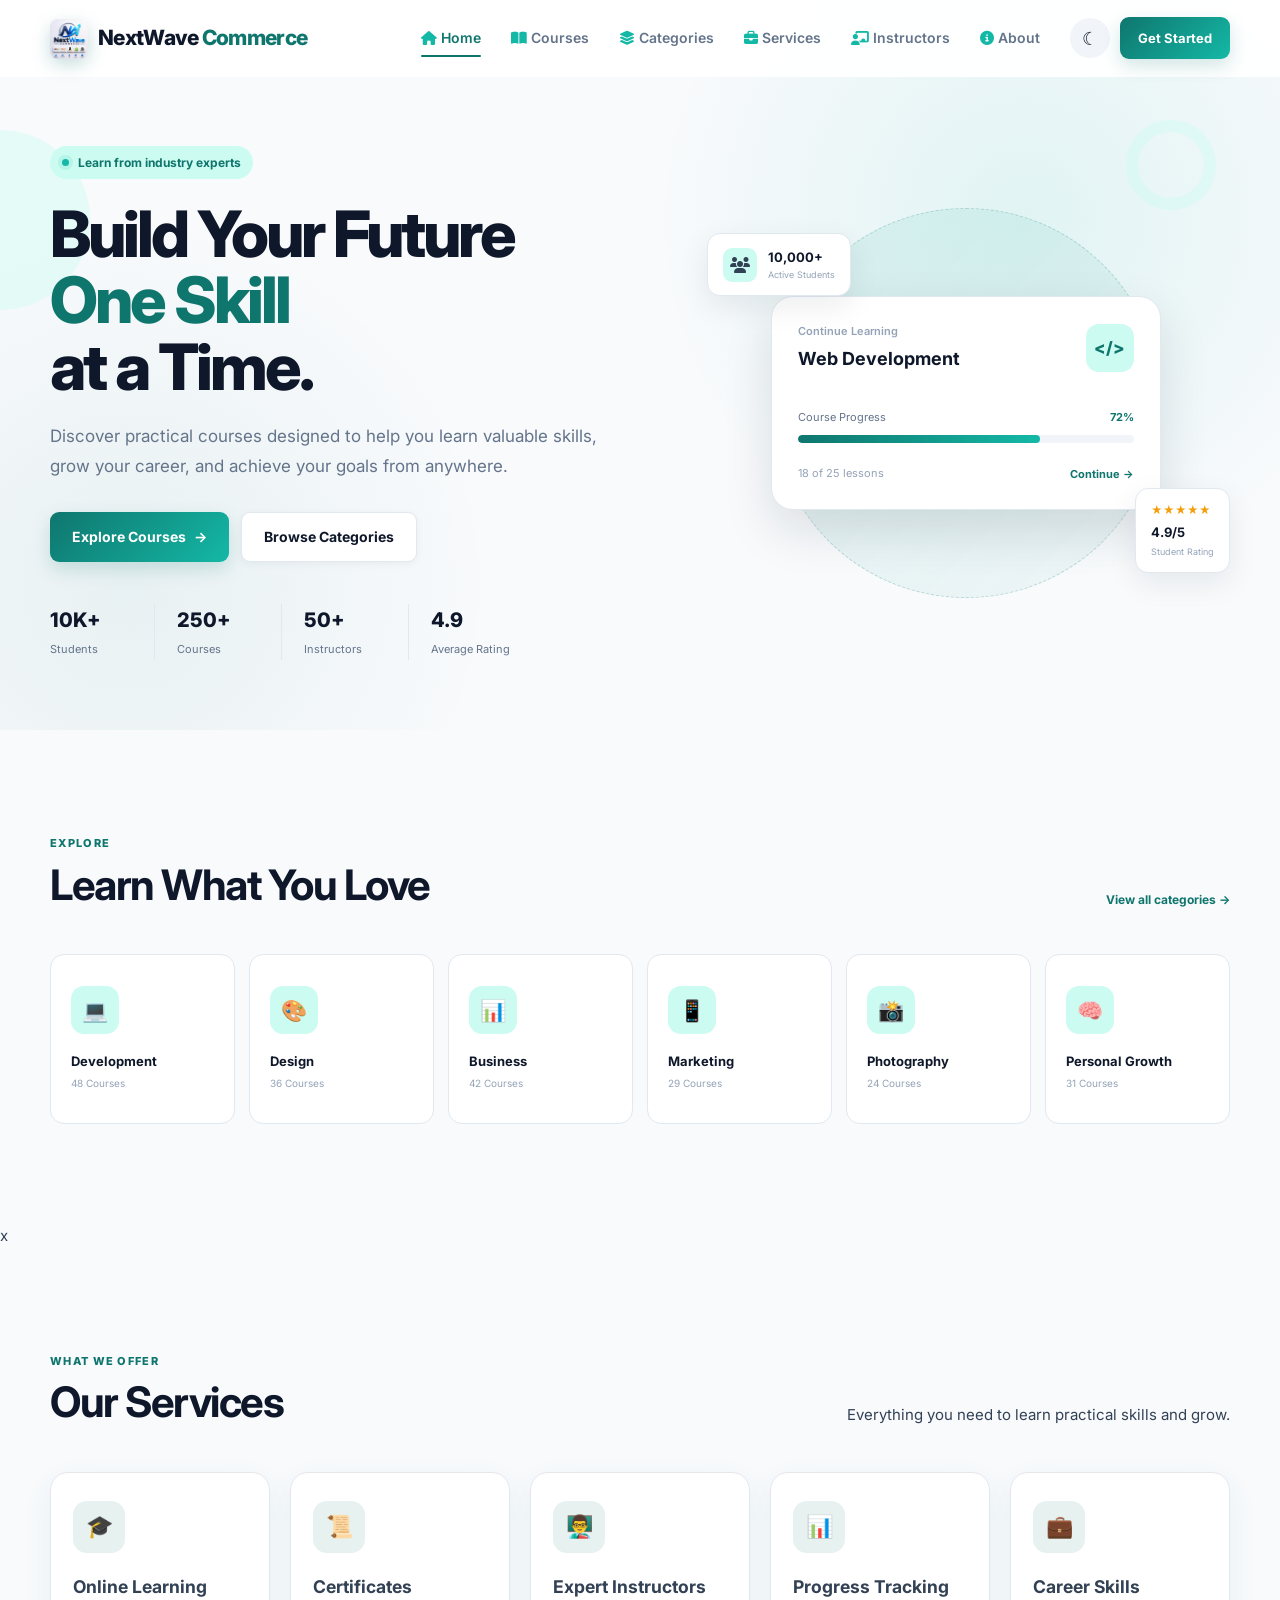
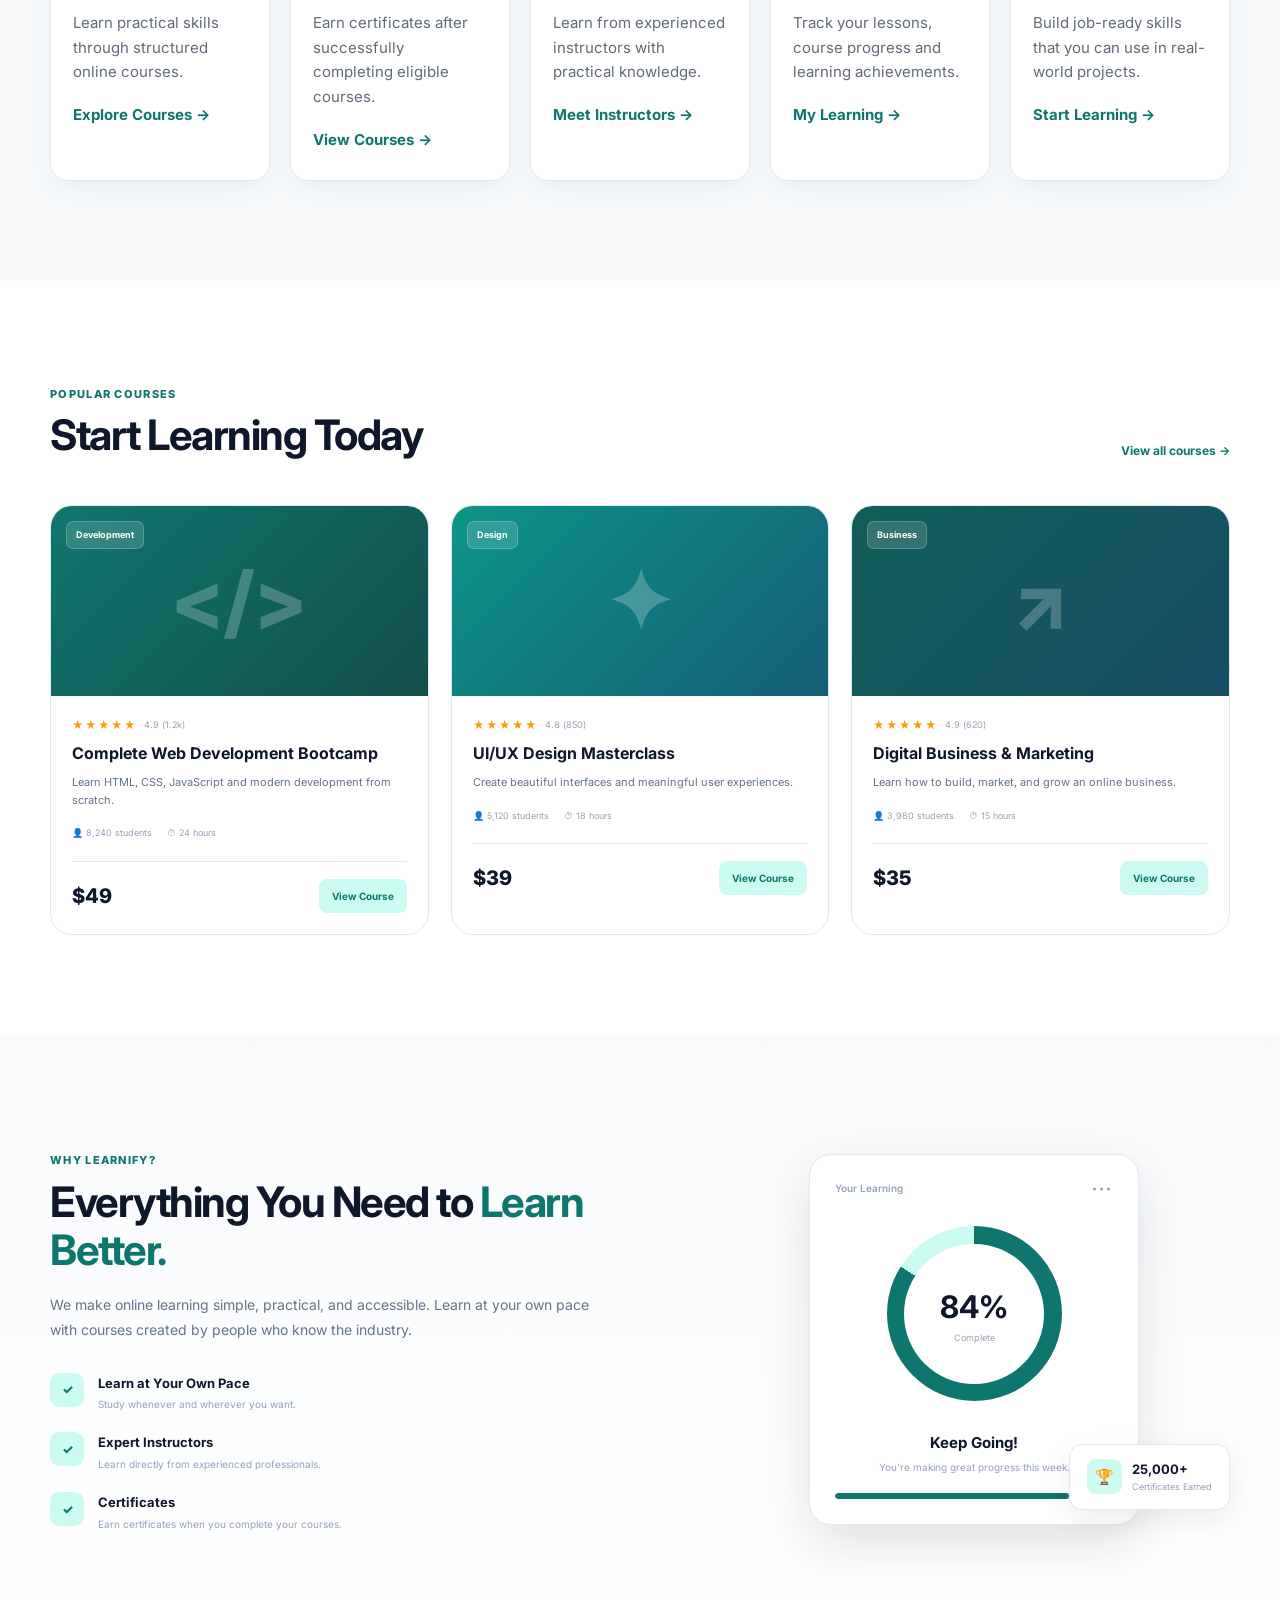
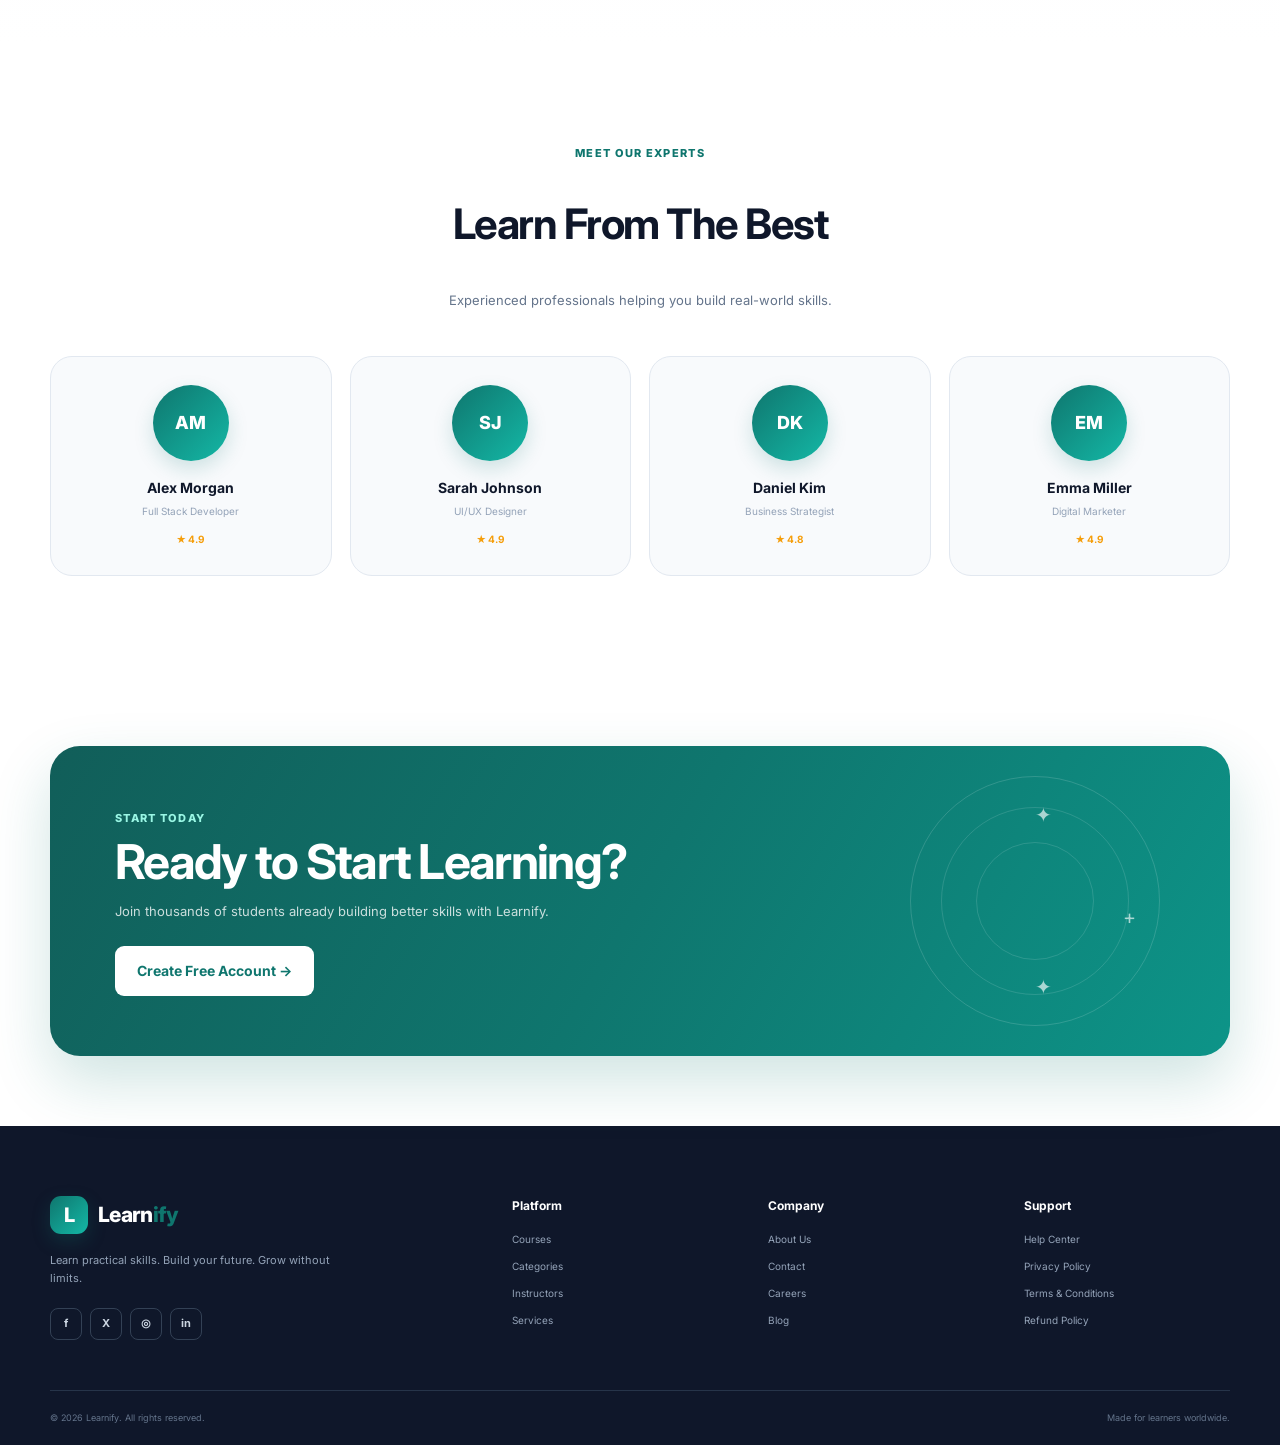
==== frontend/index.html @ 69f824ff "Add files via upload" ====
<!DOCTYPE html>
<html lang="en">
<head>
    <meta charset="UTF-8">

    <meta
        name="viewport"
        content="width=device-width, initial-scale=1.0"
    >

    <meta
        name="description"
        content="Learn new skills with premium online courses, expert instructors, and a powerful learning platform."
    >

    <meta
        name="theme-color"
        content="#0F766E"
    >

    <title>Learnify — Learn. Grow. Succeed.</title>

    <!-- Google Font -->
    <link
        rel="preconnect"
        href="https://fonts.googleapis.com"
    >
    <link
    rel="stylesheet"
    href="https://cdnjs.cloudflare.com/ajax/libs/font-awesome/6.5.2/css/all.min.css"
>

    <link
        rel="preconnect"
        href="https://fonts.gstatic.com"
        crossorigin
    >

    <link
        href="https://fonts.googleapis.com/css2?family=Inter:wght@400;500;600;700;800&display=swap"
        rel="stylesheet"
    >

    <!-- Main stylesheet -->
    <link
        rel="stylesheet"
        href="style.css"
    >

<style>
/* =========================
   SERVICES
========================= */
.services-section {
    padding: 100px 0;
}

.services-grid {
    display: grid;
    grid-template-columns: repeat(5, minmax(0, 1fr));
    gap: 20px;
    margin-top: 45px;
}

.service-card {
    padding: 28px 22px;
    border: 1px solid var(--border-color, #e5e7eb);
    border-radius: 18px;
    background: var(--card-bg, #ffffff);
    box-shadow: 0 10px 30px rgba(15, 118, 110, 0.07);
    transition: transform .25s ease, box-shadow .25s ease;
}

.service-card:hover {
    transform: translateY(-7px);
    box-shadow: 0 18px 40px rgba(15, 118, 110, 0.13);
}
/* =========================================================
  icon
  
   ========================================================= */

.active-icon {
    color: #14b8a6;
}

.service-icon {
    width: 52px;
    height: 52px;
    display: grid;
    place-items: center;
    border-radius: 14px;
    background: rgba(15, 118, 110, .10);
    color: #0f766e;
    font-size: 22px;
    margin-bottom: 20px;
}

.service-card h3 {
    margin: 0 0 10px;
}

.service-card p {
    margin: 0 0 18px;
    line-height: 1.65;
    opacity: .78;
}

.service-link {
    color: #0f766e;
    font-weight: 700;
    text-decoration: none;
}

@media (max-width: 1100px) {
    .services-grid {
        grid-template-columns: repeat(3, 1fr);
    }
}

@media (max-width: 700px) {
    .services-grid {
        grid-template-columns: repeat(2, 1fr);
    }
}

@media (max-width: 480px) {
    .services-grid {
        grid-template-columns: 1fr;
    }
}
</style>

</head>

<body>

    <!-- =========================
         PAGE LOADER
    ========================== -->

    <div
        class="page-loader"
        id="pageLoader"
        aria-hidden="true"
    >
        <div class="loader-spinner"></div>
        <span>Loading...</span>
    </div>


    <!-- =========================
         HEADER / NAVIGATION
    ========================== -->

    <header class="site-header" id="siteHeader">

        <div class="container nav-container">

            <!-- Logo -->

            <a
                href="index.html"
                class="brand"
                aria-label="Learnify Home"
            >
                <span class="brand-icon">
                  <img src="assets/hearder  logo.png" alt="NextWave Commerce Logo" width="40" height="40" style="border-radius: 20%;">
                </span>

                <span class="brand-text">
                    NextWave<span> Commerce</span>
                </span>
            </a>


            <!-- Desktop Navigation -->

            <nav
                class="main-navigation"
                id="mainNavigation"
                aria-label="Main navigation"
            >
                <a
                    href="#home"
                    class="nav-link active"
                >            <i class="fa-solid fa-house active-icon"></i>

                    Home
                </a>

                <a
                    href="#courses"
                    class="nav-link"
                >            <i class="fa-solid fa-book-open active-icon" ></i> 

                    Courses
                </a>

                <a
                    href="#categories"
                    class="nav-link"
                >        <i class="fa-solid fa-layer-group  active-icon"></i>

                    Categories
                </a>

                <a
                    href="#services"
                    class="nav-link"
                >            <i class="fa-solid fa-briefcase active-icon"></i> 

                    Services
                </a>

                <a
                    href="#instructors"
                    class="nav-link"
                >            <i class="fa-solid fa-chalkboard-user  active-icon"></i>

                    Instructors
                </a>

                <a
                    href="#about"
                    class="nav-link"
                >        <i class="fa-solid fa-circle-info active-icon"></i> 

                    About
                </a>
            </nav>


            <!-- Navigation Actions -->

            <div class="nav-actions">

                <button
                    type="button"
                    class="theme-toggle"
                    id="themeToggle"
                    aria-label="Toggle dark mode"
                    title="Toggle theme"
                >
                    <span class="theme-icon">☾</span>
                </button>

                

                <a
                    href="user-panel/user-panel.html?register=true"
                    class="btn btn-primary signup-btn"
                >
                    Get Started
                </a>

            </div>


            <!-- Mobile Menu Button -->

            <button
                type="button"
                class="mobile-menu-btn"
                id="mobileMenuBtn"
                aria-label="Open navigation menu"
                aria-expanded="false"
            >
                <span></span>
                <span></span>
                <span></span>
            </button>

        </div>

    </header>


    <!-- =========================
         MOBILE NAVIGATION
    ========================== -->

    <div
        class="mobile-navigation"
        id="mobileNavigation"
    >

        <a href="#home" class="mobile-nav-link">
            <i class="fa-solid fa-house active-icon"></i>
            Home
        </a>

        <a href="#courses" class="mobile-nav-link">
            <i class="fa-solid fa-book-open active-icon" ></i> 
            Courses
        </a>

        <a href="#categories" class="mobile-nav-link">
        <i class="fa-solid fa-layer-group  active-icon"></i>
            Categories
        </a>

        <a href="#services" class="mobile-nav-link">

            <i class="fa-solid fa-briefcase active-icon"></i> 
            Services
        </a>

        <a href="#instructors" class="mobile-nav-link">

            <i class="fa-solid fa-chalkboard-user  active-icon"></i>
            Instructors
        </a>

        <a href="#about" class="mobile-nav-link">

        <i class="fa-solid fa-circle-info active-icon"></i> 
            About
        </a>

        <div class="mobile-nav-actions">

            <a
                href="user-panel/user-panel.html"
                class="btn btn-outline"
            >
                Login
            </a>

            <a
                href="user-panel/user-panel.html?register=true"
                class="btn btn-primary"
            >
                Get Started
            </a>

        </div>

    </div>


    <main>

        <!-- =========================
             HERO SECTION
        ========================== -->

        <section
            class="hero-section"
            id="home"
        >

            <div class="hero-background-shape shape-one"></div>
            <div class="hero-background-shape shape-two"></div>

            <div class="container hero-container">

                <div class="hero-content">

                    <div class="hero-badge">
                        <span class="badge-dot"></span>
                        Learn from industry experts
                    </div>

                    <h1>
                        Build Your Future
                        <span>One Skill</span>
                        at a Time.
                    </h1>

                    <p>
                        Discover practical courses designed to help you
                        learn valuable skills, grow your career, and achieve
                        your goals from anywhere.
                    </p>

                    <div class="hero-buttons">

                        <a
                            href="#courses"
                            class="btn btn-primary btn-large"
                        >
                            Explore Courses
                            <span>→</span>
                        </a>

                        <a
                            href="#categories"
                            class="btn btn-light btn-large"
                        >
                            Browse Categories
                        </a>

                    </div>


                    <!-- Hero Stats -->

                    <div class="hero-stats">

                        <div class="hero-stat">
                            <strong>10K+</strong>
                            <span>Students</span>
                        </div>

                        <div class="hero-stat">
                            <strong>250+</strong>
                            <span>Courses</span>
                        </div>

                        <div class="hero-stat">
                            <strong>50+</strong>
                            <span>Instructors</span>
                        </div>

                        <div class="hero-stat">
                            <strong>4.9</strong>
                            <span>Average Rating</span>
                        </div>

                    </div>

                </div>


                <!-- Hero Visual -->

                <div class="hero-visual">

                    <div class="hero-card main-learning-card">

                        <div class="learning-card-header">

                            <div>
                                <span class="small-label">
                                    Continue Learning
                                </span>

                                <h3>
                                    Web Development
                                </h3>
                            </div>

                            <div class="course-icon">
                                &lt;/&gt;
                            </div>

                        </div>


                        <div class="progress-area">

                            <div class="progress-info">
                                <span>Course Progress</span>
                                <strong>72%</strong>
                            </div>

                            <div class="progress-bar">
                                <span style="width: 72%;"></span>
                            </div>

                        </div>


                        <div class="learning-footer">

                            <span>
                                18 of 25 lessons
                            </span>

                            <button
                                type="button"
                                class="continue-btn"
                            >
                                Continue →
                            </button>

                        </div>

                    </div>


                    <!-- Floating Card -->

                    <div class="floating-card students-card">

                        <div class="floating-icon">
                            <i class="fa-solid fa-users"></i>
                        </div>

                        <div>
                            <strong>10,000+</strong>
                            <span>Active Students</span>
                        </div>

                    </div>


                    <div class="floating-card rating-card">

                        <div class="rating-stars">
                            ★★★★★
                        </div>

                        <strong>
                            4.9/5
                        </strong>

                        <span>
                            Student Rating
                        </span>

                    </div>


                    <!-- Decorative Circle -->

                    <div class="hero-circle">

                        <div class="circle-content">
                            <span>LEARN</span>
                            <strong>∞</strong>
                            <span>GROW</span>
                        </div>

                    </div>

                </div>

            </div>

        </section>


<!-- =========================
                   CATEGORIES
        ========================== -->


        <section
            class="section categories-section"
            id="categories"
        >

            <div class="container">

                <div class="section-heading">

                    <div>
                        <span class="section-label">
                            Explore
                        </span>

                        <h2>
                            Learn What You Love
                        </h2>
                    </div>

                    <a
                        href="#courses"
                        class="text-link"
                    >
                        View all categories →
                    </a>

                </div>


                <div class="categories-grid">

                    <a
                        href="#courses"
                        class="category-card"
                    >
                        <div class="category-icon">
                            💻
                        </div>

                        <h3>
                            Development
                        </h3>

                        <p>
                            48 Courses
                        </p>
                    </a>


                    <a
                        href="#courses"
                        class="category-card"
                    >
                        <div class="category-icon">
                            🎨
                        </div>

                        <h3>
                            Design
                        </h3>

                        <p>
                            36 Courses
                        </p>
                    </a>


                    <a
                        href="#courses"
                        class="category-card"
                    >
                        <div class="category-icon">
                            📊
                        </div>

                        <h3>
                            Business
                        </h3>

                        <p>
                            42 Courses
                        </p>
                    </a>


                    <a
                        href="#courses"
                        class="category-card"
                    >
                        <div class="category-icon">
                            📱
                        </div>

                        <h3>
                            Marketing
                        </h3>

                        <p>
                            29 Courses
                        </p>
                    </a>


                    <a
                        href="#courses"
                        class="category-card"
                    >
                        <div class="category-icon">
                            📸
                        </div>

                        <h3>
                            Photography
                        </h3>

                        <p>
                            24 Courses
                        </p>
                    </a>


                    <a
                        href="#courses"
                        class="category-card"
                    >
                        <div class="category-icon">
                            🧠
                        </div>

                        <h3>
                            Personal Growth
                        </h3>

                        <p>
                            31 Courses
                        </p>
                    </a>

                </div>

            </div>

        </section>

x
        <!-- =========================
             SERVICES
        ========================== -->
        <section class="section services-section" id="services">
            <div class="container">

                <div class="section-heading">
                    <div>
                        <span class="section-label">What We Offer</span>
                        <h2>Our <span>Services</span></h2>
                    </div>
                    <p>
                        Everything you need to learn practical skills and grow.
                    </p>
                </div>

                <div class="services-grid">

                    <article class="service-card">
                        <div class="service-icon">🎓</div>
                        <h3>Online Learning</h3>
                        <p>Learn practical skills through structured online courses.</p>
                        <a href="#courses" class="service-link">Explore Courses →</a>
                    </article>

                    <article class="service-card">
                        <div class="service-icon">📜</div>
                        <h3>Certificates</h3>
                        <p>Earn certificates after successfully completing eligible courses.</p>
                        <a href="#courses" class="service-link">View Courses →</a>
                    </article>

                    <article class="service-card">
                        <div class="service-icon">👨‍🏫</div>
                        <h3>Expert Instructors</h3>
                        <p>Learn from experienced instructors with practical knowledge.</p>
                        <a href="#instructors" class="service-link">Meet Instructors →</a>
                    </article>

                    <article class="service-card">
                        <div class="service-icon">📊</div>
                        <h3>Progress Tracking</h3>
                        <p>Track your lessons, course progress and learning achievements.</p>
                        <a href="user-panel/user-panel.html" class="service-link">My Learning →</a>
                    </article>

                    <article class="service-card">
                        <div class="service-icon">💼</div>
                        <h3>Career Skills</h3>
                        <p>Build job-ready skills that you can use in real-world projects.</p>
                        <a href="#courses" class="service-link">Start Learning →</a>
                    </article>

                </div>
            </div>
        </section>

        <!-- =========================
             FEATURED COURSES
        ========================== -->

        <section
            class="section courses-section"
            id="courses"
        >

            <div class="container">

                <div class="section-heading">

                    <div>
                        <span class="section-label">
                            Popular Courses
                        </span>

                        <h2>
                            Start Learning Today
                        </h2>
                    </div>

                    <a
                        href="#courses"
                        class="text-link"
                    >
                        View all courses →
                    </a>

                </div>


                <div class="courses-grid">

                    <!-- Course 1 -->

                    <article class="course-card">

                        <div class="course-thumbnail development-bg">

                            <span class="course-category">
                                Development
                            </span>

                            <div class="thumbnail-code">
                                &lt;/&gt;
                            </div>

                        </div>

                        <div class="course-content">

                            <div class="course-rating">
                                <span>★★★★★</span>
                                <small>
                                    4.9 (1.2k)
                                </small>
                            </div>

                            <h3>
                                Complete Web Development Bootcamp
                            </h3>

                            <p>
                                Learn HTML, CSS, JavaScript and modern
                                development from scratch.
                            </p>

                            <div class="course-meta">
                                <span>👤 8,240 students</span>
                                <span>⏱ 24 hours</span>
                            </div>

                            <div class="course-bottom">

                                <strong class="course-price">
                                    $49
                                </strong>

                                <a
                                    href="user-panel/user-panel.html"
                                    class="course-btn"
                                >
                                    View Course
                                </a>

                            </div>

                        </div>

                    </article>


                    <!-- Course 2 -->

                    <article class="course-card">

                        <div class="course-thumbnail design-bg">

                            <span class="course-category">
                                Design
                            </span>

                            <div class="thumbnail-code">
                                ✦
                            </div>

                        </div>

                        <div class="course-content">

                            <div class="course-rating">
                                <span>★★★★★</span>
                                <small>
                                    4.8 (850)
                                </small>
                            </div>

                            <h3>
                                UI/UX Design Masterclass
                            </h3>

                            <p>
                                Create beautiful interfaces and meaningful
                                user experiences.
                            </p>

                            <div class="course-meta">
                                <span>👤 5,120 students</span>
                                <span>⏱ 18 hours</span>
                            </div>

                            <div class="course-bottom">

                                <strong class="course-price">
                                    $39
                                </strong>

                                <a
                                    href="user-panel/user-panel.html"
                                    class="course-btn"
                                >
                                    View Course
                                </a>

                            </div>

                        </div>

                    </article>


                    <!-- Course 3 -->

                    <article class="course-card">

                        <div class="course-thumbnail business-bg">

                            <span class="course-category">
                                Business
                            </span>

                            <div class="thumbnail-code">
                                ↗
                            </div>

                        </div>

                        <div class="course-content">

                            <div class="course-rating">
                                <span>★★★★★</span>
                                <small>
                                    4.9 (620)
                                </small>
                            </div>

                            <h3>
                                Digital Business & Marketing
                            </h3>

                            <p>
                                Learn how to build, market, and grow an
                                online business.
                            </p>

                            <div class="course-meta">
                                <span>👤 3,980 students</span>
                                <span>⏱ 15 hours</span>
                            </div>

                            <div class="course-bottom">

                                <strong class="course-price">
                                    $35
                                </strong>

                                <a
                                    href="user-panel/user-panel.html"
                                    class="course-btn"
                                >
                                    View Course
                                </a>

                            </div>

                        </div>

                    </article>

                </div>

            </div>

        </section>


        <!-- =========================
             WHY CHOOSE US
        ========================== -->

        <section
            class="section benefits-section"
            id="about"
        >

            <div class="container benefits-container">

                <div class="benefits-content">

                    <span class="section-label">
                        Why Learnify?
                    </span>

                    <h2>
                        Everything You Need to
                        <span>Learn Better.</span>
                    </h2>

                    <p>
                        We make online learning simple, practical, and
                        accessible. Learn at your own pace with courses
                        created by people who know the industry.
                    </p>


                    <div class="benefit-list">

                        <div class="benefit-item">

                            <div class="benefit-icon">
                                ✓
                            </div>

                            <div>
                                <h3>
                                    Learn at Your Own Pace
                                </h3>

                                <p>
                                    Study whenever and wherever you want.
                                </p>
                            </div>

                        </div>


                        <div class="benefit-item">

                            <div class="benefit-icon">
                                ✓
                            </div>

                            <div>
                                <h3>
                                    Expert Instructors
                                </h3>

                                <p>
                                    Learn directly from experienced
                                    professionals.
                                </p>
                            </div>

                        </div>


                        <div class="benefit-item">

                            <div class="benefit-icon">
                                ✓
                            </div>

                            <div>
                                <h3>
                                    Certificates
                                </h3>

                                <p>
                                    Earn certificates when you complete
                                    your courses.
                                </p>
                            </div>

                        </div>

                    </div>

                </div>


                <div class="benefits-visual">

                    <div class="achievement-card">

                        <div class="achievement-top">
                            <span>
                                Your Learning
                            </span>

                            <span class="achievement-menu">
                                •••
                            </span>
                        </div>


                        <div class="achievement-circle">

                            <div>
                                <strong>
                                    84%
                                </strong>

                                <span>
                                    Complete
                                </span>
                            </div>

                        </div>


                        <div class="achievement-info">

                            <h3>
                                Keep Going!
                            </h3>

                            <p>
                                You're making great progress this week.
                            </p>

                        </div>


                        <div class="mini-progress">
                            <span style="width: 84%;"></span>
                        </div>

                    </div>


                    <div class="mini-stat-card">

                        <span class="mini-stat-icon">
                            🏆
                        </span>

                        <div>
                            <strong>
                                25,000+
                            </strong>

                            <span>
                                Certificates Earned
                            </span>
                        </div>

                    </div>

                </div>

            </div>

        </section>


        <!-- =========================
             INSTRUCTORS
        ========================== -->

        <section
            class="section instructors-section"
            id="instructors"
        >

            <div class="container">

                <div class="section-heading centered-heading">

                    <span class="section-label">
                        Meet Our Experts
                    </span>

                    <h2>
                        Learn From The Best
                    </h2>

                    <p>
                        Experienced professionals helping you build
                        real-world skills.
                    </p>

                </div>


                <div class="instructors-grid">

                    <div class="instructor-card">

                        <div class="instructor-avatar">
                            AM
                        </div>

                        <h3>
                            Alex Morgan
                        </h3>

                        <span>
                            Full Stack Developer
                        </span>

                        <div class="instructor-rating">
                            ★ 4.9
                        </div>

                    </div>


                    <div class="instructor-card">

                        <div class="instructor-avatar">
                            SJ
                        </div>

                        <h3>
                            Sarah Johnson
                        </h3>

                        <span>
                            UI/UX Designer
                        </span>

                        <div class="instructor-rating">
                            ★ 4.9
                        </div>

                    </div>


                    <div class="instructor-card">

                        <div class="instructor-avatar">
                            DK
                        </div>

                        <h3>
                            Daniel Kim
                        </h3>

                        <span>
                            Business Strategist
                        </span>

                        <div class="instructor-rating">
                            ★ 4.8
                        </div>

                    </div>


                    <div class="instructor-card">

                        <div class="instructor-avatar">
                            EM
                        </div>

                        <h3>
                            Emma Miller
                        </h3>

                        <span>
                            Digital Marketer
                        </span>

                        <div class="instructor-rating">
                            ★ 4.9
                        </div>

                    </div>

                </div>

            </div>

        </section>


        <!-- =========================
             CTA
        ========================== -->

        <section class="cta-section">

            <div class="container">

                <div class="cta-box">

                    <div class="cta-content">

                        <span class="section-label">
                            Start Today
                        </span>

                        <h2>
                            Ready to Start
                            Learning?
                        </h2>

                        <p>
                            Join thousands of students already building
                            better skills with Learnify.
                        </p>

                        <a
                            href="user-panel/user-panel.html?register=true"
                            class="btn btn-white btn-large"
                        >
                            Create Free Account →
                        </a>

                    </div>

                    <div class="cta-decoration">
                        <span>✦</span>
                        <span>+</span>
                        <span>✦</span>
                    </div>

                </div>

            </div>

        </section>

    </main>


    <!-- =========================
         FOOTER
    ========================== -->

    <footer class="site-footer">

        <div class="container footer-grid">

            <div class="footer-brand">

                <a
                    href="index.html"
                    class="brand footer-logo"
                >
                    <span class="brand-icon">
                        L
                    </span>

                    <span class="brand-text">
                        Learn<span>ify</span>
                    </span>
                </a>

                <p>
                    Learn practical skills. Build your future.
                    Grow without limits.
                </p>

                <div class="social-links">

                    <a href="#" aria-label="Facebook">
                        f
                    </a>

                    <a href="#" aria-label="Twitter">
                        X
                    </a>

                    <a href="#" aria-label="Instagram">
                        ◎
                    </a>

                    <a href="#" aria-label="LinkedIn">
                        in
                    </a>

                </div>

            </div>


            <div class="footer-column">

                <h3>
                    Platform
                </h3>

                <a href="#courses">
                    Courses
                </a>

                <a href="#categories">
                    Categories
                </a>

                <a href="#instructors">
                    Instructors
                </a>

                <a href="#services">
                    Services
                </a>

            </div>


            <div class="footer-column">

                <h3>
                    Company
                </h3>

                <a href="#about">
                    About Us
                </a>

                <a href="#">
                    Contact
                </a>

                <a href="#">
                    Careers
                </a>

                <a href="#">
                    Blog
                </a>

            </div>


            <div class="footer-column">

                <h3>
                    Support
                </h3>

                <a href="#">
                    Help Center
                </a>

                <a href="#">
                    Privacy Policy
                </a>

                <a href="#">
                    Terms & Conditions
                </a>

                <a href="#">
                    Refund Policy
                </a>

            </div>

        </div>


        <div class="container footer-bottom">

            <p>
                © <span id="currentYear"></span>
                Learnify. All rights reserved.
            </p>

            <p>
                Made for learners worldwide.
            </p>

        </div>

    </footer>


    <!-- Main JavaScript -->

    <script src="script.js"></script>

</body>
</html>
---- frontend/style.css ----
/* =========================================================
   LEARNIFY COURSE WEBSITE
   Main Stylesheet
   Theme: Teal / Navy / White
   ========================================================= */


/* =========================================================
   1. ROOT VARIABLES
   ========================================================= */

:root {
    --primary: #0f766e;
    --primary-light: #14b8a6;
    --primary-dark: #115e59;
    --primary-soft: #ccfbf1;

    --dark: #0f172a;
    --dark-2: #1e293b;

    --text: #334155;
    --text-light: #64748b;
    --text-muted: #94a3b8;

    --white: #ffffff;
    --background: #f8fafc;
    --surface: #ffffff;
    --surface-2: #f1f5f9;

    --border: #e2e8f0;

    --success: #10b981;
    --warning: #f59e0b;
    --danger: #ef4444;

    --shadow-sm:
        0 2px 8px rgba(15, 23, 42, 0.05);

    --shadow:
        0 10px 30px rgba(15, 23, 42, 0.08);

    --shadow-lg:
        0 20px 50px rgba(15, 23, 42, 0.12);

    --radius-sm: 8px;
    --radius: 14px;
    --radius-lg: 22px;
    --radius-xl: 30px;

    --container: 1180px;

    --transition:
        0.25s ease;
}


/* =========================================================
   2. DARK MODE VARIABLES
   ========================================================= */

body.dark-mode {
    --dark: #f8fafc;
    --dark-2: #e2e8f0;

    --text: #cbd5e1;
    --text-light: #94a3b8;
    --text-muted: #64748b;

    --white: #0f172a;
    --background: #020617;
    --surface: #0f172a;
    --surface-2: #1e293b;

    --border: #263449;

    --primary-soft: #134e4a;

    --shadow-sm:
        0 2px 8px rgba(0, 0, 0, 0.25);

    --shadow:
        0 10px 30px rgba(0, 0, 0, 0.3);

    --shadow-lg:
        0 20px 50px rgba(0, 0, 0, 0.4);
}


/* =========================================================
   3. RESET
   ========================================================= */

* {
    margin: 0;
    padding: 0;
    box-sizing: border-box;
}

html {
    scroll-behavior: smooth;
    scroll-padding-top: 90px;
}

body {
    font-family: "Inter", sans-serif;
    font-size: 15px;
    line-height: 1.6;
    color: var(--text);
    background: var(--background);
    overflow-x: hidden;
    transition:
        background-color var(--transition),
        color var(--transition);
}

body,
button,
a,
input,
textarea,
select {
    font-family: "Inter", sans-serif;
}

a {
    color: inherit;
    text-decoration: none;
}

button {
    border: 0;
    cursor: pointer;
}

img {
    max-width: 100%;
    display: block;
}

ul,
ol {
    list-style: none;
}


/* =========================================================
   4. COMMON CONTAINER
   ========================================================= */

.container {
    width: min(
        calc(100% - 40px),
        var(--container)
    );

    margin-inline: auto;
}


/* =========================================================
   5. PAGE LOADER
   ========================================================= */

.page-loader {
    position: fixed;
    inset: 0;
    z-index: 9999;

    display: flex;
    flex-direction: column;
    align-items: center;
    justify-content: center;

    gap: 12px;

    background: var(--background);

    color: var(--primary);

    transition:
        opacity 0.4s ease,
        visibility 0.4s ease;
}

.page-loader.hidden {
    opacity: 0;
    visibility: hidden;
}

.loader-spinner {
    width: 42px;
    height: 42px;

    border: 3px solid var(--primary-soft);
    border-top-color: var(--primary);

    border-radius: 50%;

    animation: spin 0.8s linear infinite;
}

@keyframes spin {
    to {
        transform: rotate(360deg);
    }
}


/* =========================================================
   6. HEADER
   ========================================================= */

.site-header {
    position: fixed;
    top: 0;
    left: 0;

    width: 100%;
    z-index: 1000;

    background: rgba(255, 255, 255, 0.92);

    border-bottom: 1px solid transparent;

    backdrop-filter: blur(14px);
    -webkit-backdrop-filter: blur(14px);

    transition:
        background var(--transition),
        border-color var(--transition),
        box-shadow var(--transition);
}

.dark-mode .site-header {
    background: rgba(2, 6, 23, 0.92);
}

.site-header.scrolled {
    border-color: var(--border);
    box-shadow: var(--shadow-sm);
}

.nav-container {
    height: 76px;

    display: flex;
    align-items: center;
    justify-content: space-between;

    gap: 30px;
}


/* =========================================================
   7. BRAND
   ========================================================= */

.brand {
    display: inline-flex;
    align-items: center;

    gap: 10px;

    flex-shrink: 0;
}

.brand-icon {
    width: 38px;
    height: 38px;

    display: grid;
    place-items: center;

    border-radius: 11px;

    color: #ffffff;

    font-size: 20px;
    font-weight: 800;

    background:
        linear-gradient(
            135deg,
            var(--primary),
            var(--primary-light)
        );

    box-shadow:
        0 7px 18px rgba(15, 118, 110, 0.25);
}

.brand-text {
    color: var(--dark);

    font-size: 21px;
    font-weight: 800;

    letter-spacing: -0.7px;
}

.brand-text span {
    color: var(--primary);
}


/* =========================================================
   8. DESKTOP NAVIGATION
   ========================================================= */

.main-navigation {
    display: flex;
    align-items: center;

    gap: 30px;

    margin-left: auto;
}

.nav-link {
    position: relative;

    color: var(--text-light);

    font-size: 14px;
    font-weight: 600;

    transition: color var(--transition);
}

.nav-link:hover,
.nav-link.active {
    color: var(--primary);
}

.nav-link::after {
    content: "";

    position: absolute;

    left: 0;
    bottom: -8px;

    width: 0;
    height: 2px;

    border-radius: 10px;

    background: var(--primary);

    transition: width var(--transition);
}

.nav-link:hover::after,
.nav-link.active::after {
    width: 100%;
}


/* =========================================================
   9. NAV ACTIONS
   ========================================================= */

.nav-actions {
    display: flex;
    align-items: center;

    gap: 10px;
}

.theme-toggle {
    width: 40px;
    height: 40px;

    display: grid;
    place-items: center;

    border-radius: 50%;

    color: var(--dark);

    background: var(--surface-2);

    font-size: 18px;

    transition:
        background var(--transition),
        transform var(--transition);
}

.theme-toggle:hover {
    background: var(--primary-soft);
    transform: rotate(15deg);
}


/* =========================================================
   10. BUTTONS
   ========================================================= */

.btn {
    min-height: 42px;

    display: inline-flex;
    align-items: center;
    justify-content: center;

    gap: 8px;

    padding: 10px 18px;

    border-radius: 9px;

    font-size: 13px;
    font-weight: 700;

    transition:
        transform var(--transition),
        box-shadow var(--transition),
        background var(--transition),
        color var(--transition),
        border-color var(--transition);
}

.btn:hover {
    transform: translateY(-2px);
}

.btn-primary {
    color: #ffffff;

    background:
        linear-gradient(
            135deg,
            var(--primary),
            var(--primary-light)
        );

    box-shadow:
        0 7px 18px rgba(15, 118, 110, 0.18);
}

.btn-primary:hover {
    box-shadow:
        0 12px 25px rgba(15, 118, 110, 0.28);
}

.btn-outline {
    color: var(--primary);

    border: 1px solid var(--primary);

    background: transparent;
}

.btn-outline:hover {
    color: #ffffff;
    background: var(--primary);
}

.btn-light {
    color: var(--dark);
    background: var(--surface);

    border: 1px solid var(--border);

    box-shadow: var(--shadow-sm);
}

.btn-light:hover {
    border-color: var(--primary);
    color: var(--primary);
}

.btn-white {
    color: var(--primary);
    background: #ffffff;
}

.btn-white:hover {
    background: #f1f5f9;
}

.btn-large {
    min-height: 50px;
    padding: 13px 22px;

    font-size: 14px;
}


/* =========================================================
   11. MOBILE MENU BUTTON
   ========================================================= */

.mobile-menu-btn {
    width: 42px;
    height: 42px;

    display: none;
    flex-direction: column;
    justify-content: center;
    align-items: center;

    gap: 5px;

    border-radius: 9px;

    background: var(--surface-2);
}

.mobile-menu-btn span {
    width: 21px;
    height: 2px;

    border-radius: 5px;

    background: var(--dark);

    transition:
        transform var(--transition),
        opacity var(--transition);
}

.mobile-menu-btn.active span:nth-child(1) {
    transform: translateY(7px) rotate(45deg);
}

.mobile-menu-btn.active span:nth-child(2) {
    opacity: 0;
}

.mobile-menu-btn.active span:nth-child(3) {
    transform: translateY(-7px) rotate(-45deg);
}


/* =========================================================
   12. MOBILE NAVIGATION
   ========================================================= */

.mobile-navigation {
    position: fixed;

    top: 76px;
    left: 0;

    width: 100%;

    z-index: 999;

    display: none;
    flex-direction: column;

    padding: 20px;

    background: var(--surface);

    border-bottom: 1px solid var(--border);

    box-shadow: var(--shadow-lg);
}

.mobile-navigation.open {
    display: flex;
}

.mobile-nav-link {
    padding: 13px 4px;

    color: var(--text);

    font-weight: 600;

    border-bottom: 1px solid var(--border);
}

.mobile-nav-link:hover {
    color: var(--primary);
}

.mobile-nav-actions {
    display: grid;
    grid-template-columns: 1fr 1fr;

    gap: 10px;

    padding-top: 18px;
}


/* =========================================================
   13. HERO
   ========================================================= */

.hero-section {
    position: relative;

    min-height: 730px;

    display: flex;
    align-items: center;

    padding-top: 76px;

    overflow: hidden;

    background:
        radial-gradient(
            circle at 80% 30%,
            rgba(20, 184, 166, 0.10),
            transparent 32%
        ),

        radial-gradient(
            circle at 10% 80%,
            rgba(15, 118, 110, 0.07),
            transparent 28%
        );
}

.hero-container {
    position: relative;
    z-index: 2;

    display: grid;
    grid-template-columns:
        minmax(0, 1fr)
        minmax(420px, 0.9fr);

    align-items: center;

    gap: 65px;
}

.hero-content {
    padding: 60px 0;
}

.hero-badge {
    width: fit-content;

    display: inline-flex;
    align-items: center;

    gap: 9px;

    margin-bottom: 22px;
    padding: 7px 12px;

    color: var(--primary);

    background: var(--primary-soft);

    border-radius: 100px;

    font-size: 12px;
    font-weight: 700;
}

.badge-dot {
    width: 7px;
    height: 7px;

    border-radius: 50%;

    background: var(--primary-light);

    box-shadow:
        0 0 0 4px rgba(20, 184, 166, 0.12);
}

.hero-content h1 {
    max-width: 670px;

    color: var(--dark);

    font-size: clamp(
        42px,
        5vw,
        68px
    );

    line-height: 1.04;

    letter-spacing: -3px;

    font-weight: 800;
}

.hero-content h1 span {
    display: block;

    color: var(--primary);
}

.hero-content > p {
    max-width: 570px;

    margin-top: 22px;

    color: var(--text-light);

    font-size: 17px;

    line-height: 1.75;
}

.hero-buttons {
    display: flex;
    flex-wrap: wrap;

    gap: 12px;

    margin-top: 30px;
}


/* =========================================================
   14. HERO STATS
   ========================================================= */

.hero-stats {
    display: flex;

    margin-top: 42px;
}

.hero-stat {
    min-width: 105px;

    padding-right: 22px;
    margin-right: 22px;

    border-right: 1px solid var(--border);
}

.hero-stat:last-child {
    padding-right: 0;
    margin-right: 0;

    border-right: 0;
}

.hero-stat strong {
    display: block;

    color: var(--dark);

    font-size: 20px;
    font-weight: 800;
}

.hero-stat span {
    color: var(--text-light);

    font-size: 11px;
}


/* =========================================================
   15. HERO VISUAL
   ========================================================= */

.hero-visual {
    position: relative;

    min-height: 510px;

    display: flex;
    align-items: center;
    justify-content: center;
}

.hero-card {
    position: relative;
    z-index: 5;

    width: 390px;

    padding: 26px;

    background: var(--surface);

    border: 1px solid var(--border);

    border-radius: var(--radius-lg);

    box-shadow: var(--shadow-lg);

    animation:
        heroFloat 5s ease-in-out infinite;
}

@keyframes heroFloat {
    0%,
    100% {
        transform: translateY(0);
    }

    50% {
        transform: translateY(-8px);
    }
}

.learning-card-header {
    display: flex;
    justify-content: space-between;
    align-items: center;

    gap: 15px;
}

.small-label {
    display: block;

    margin-bottom: 4px;

    color: var(--text-muted);

    font-size: 11px;
    font-weight: 600;
}

.learning-card-header h3 {
    color: var(--dark);

    font-size: 18px;
}

.course-icon {
    width: 48px;
    height: 48px;

    display: grid;
    place-items: center;

    flex-shrink: 0;

    color: var(--primary);

    background: var(--primary-soft);

    border-radius: 13px;

    font-size: 17px;
    font-weight: 800;
}

.progress-area {
    margin-top: 35px;
}

.progress-info {
    display: flex;
    justify-content: space-between;

    margin-bottom: 9px;

    color: var(--text-light);

    font-size: 11px;
}

.progress-info strong {
    color: var(--primary);
}

.progress-bar {
    width: 100%;
    height: 8px;

    overflow: hidden;

    background: var(--surface-2);

    border-radius: 20px;
}

.progress-bar span {
    display: block;

    height: 100%;

    border-radius: inherit;

    background:
        linear-gradient(
            90deg,
            var(--primary),
            var(--primary-light)
        );
}

.learning-footer {
    display: flex;
    align-items: center;
    justify-content: space-between;

    margin-top: 22px;

    color: var(--text-muted);

    font-size: 11px;
}

.continue-btn {
    color: var(--primary);

    background: transparent;

    font-size: 11px;
    font-weight: 700;
}

.continue-btn:hover {
    text-decoration: underline;
}


/* =========================================================
   16. FLOATING HERO CARDS
   ========================================================= */

.floating-card {
    position: absolute;
    z-index: 7;

    display: flex;
    align-items: center;

    gap: 11px;

    padding: 13px 15px;

    background: var(--surface);

    border: 1px solid var(--border);

    border-radius: 13px;

    box-shadow: var(--shadow);

    animation: floating 4s ease-in-out infinite;
}

.floating-card strong {
    display: block;

    color: var(--dark);

    font-size: 13px;
}

.floating-card span {
    display: block;

    color: var(--text-muted);

    font-size: 9px;
}

.floating-icon {
    width: 34px;
    height: 34px;

    display: grid;
    place-items: center;

    border-radius: 9px;

    background: var(--primary-soft);

    font-size: 16px;
}

.students-card {
    top: 85px;
    left: 5px;
}

.rating-card {
    right: 0;
    bottom: 85px;

    flex-direction: column;
    align-items: flex-start;

    gap: 2px;

    animation-delay: 1s;
}

.rating-stars {
    color: #f59e0b;

    font-size: 11px;
}

.hero-circle {
    position: absolute;

    width: 390px;
    height: 390px;

    border-radius: 50%;

    background:
        linear-gradient(
            135deg,
            rgba(20, 184, 166, 0.11),
            rgba(15, 118, 110, 0.04)
        );

    border: 1px dashed rgba(15, 118, 110, 0.22);
}

.circle-content {
    position: absolute;

    inset: 0;

    display: flex;
    align-items: center;
    justify-content: center;

    flex-direction: column;

    color: var(--primary);

    opacity: 0.55;
}

.circle-content strong {
    font-size: 60px;
    line-height: 1;
}

.circle-content span {
    font-size: 9px;
    letter-spacing: 4px;
}

@keyframes floating {
    0%,
    100% {
        transform: translateY(0);
    }

    50% {
        transform: translateY(-9px);
    }
}


/* =========================================================
   17. DECORATIVE HERO SHAPES
   ========================================================= */

.hero-background-shape {
    position: absolute;

    border-radius: 50%;

    pointer-events: none;
}

.shape-one {
    width: 180px;
    height: 180px;

    top: 130px;
    left: -90px;

    background: var(--primary-soft);

    opacity: 0.45;
}

.shape-two {
    width: 90px;
    height: 90px;

    right: 5%;
    top: 120px;

    border: 12px solid var(--primary-soft);

    opacity: 0.45;
}


/* =========================================================
   18. TRUSTED SECTION
   ========================================================= */

.trusted-section {
    padding: 28px 0;

    border-top: 1px solid var(--border);
    border-bottom: 1px solid var(--border);

    background: var(--surface);
}

.trusted-title {
    margin-bottom: 18px;

    text-align: center;

    color: var(--text-muted);

    font-size: 10px;
    font-weight: 700;

    text-transform: uppercase;
    letter-spacing: 1.4px;
}

.trusted-logos {
    display: flex;
    align-items: center;
    justify-content: space-between;

    gap: 20px;

    color: var(--text-muted);

    font-size: 15px;
    font-weight: 800;
    letter-spacing: -0.5px;

    opacity: 0.65;
}


/* =========================================================
   19. GENERAL SECTIONS
   ========================================================= */

.section {
    padding: 100px 0;
}

.section-heading {
    display: flex;
    align-items: flex-end;
    justify-content: space-between;

    gap: 30px;

    margin-bottom: 45px;
}

.section-label {
    display: inline-block;

    margin-bottom: 8px;

    color: var(--primary);

    font-size: 11px;
    font-weight: 800;

    text-transform: uppercase;
    letter-spacing: 1.3px;
}

.section-heading h2,
.benefits-content h2,
.centered-heading h2 {
    color: var(--dark);

    font-size: clamp(28px, 3.3vw, 42px);

    line-height: 1.15;

    letter-spacing: -1.5px;
}

.text-link {
    flex-shrink: 0;

    color: var(--primary);

    font-size: 12px;
    font-weight: 700;
}

.text-link:hover {
    text-decoration: underline;
}


/* =========================================================
   20. CATEGORIES
   ========================================================= */

.categories-grid {
    display: grid;

    grid-template-columns:
        repeat(6, 1fr);

    gap: 14px;
}

.category-card {
    min-height: 170px;

    display: flex;
    flex-direction: column;
    justify-content: center;

    padding: 20px;

    background: var(--surface);

    border: 1px solid var(--border);

    border-radius: var(--radius);

    transition:
        transform var(--transition),
        border-color var(--transition),
        box-shadow var(--transition);
}

.category-card:hover {
    transform: translateY(-5px);

    border-color: rgba(20, 184, 166, 0.5);

    box-shadow: var(--shadow);
}

.category-icon {
    width: 48px;
    height: 48px;

    display: grid;
    place-items: center;

    margin-bottom: 17px;

    border-radius: 13px;

    background: var(--primary-soft);

    font-size: 21px;
}

.category-card h3 {
    color: var(--dark);

    font-size: 13px;
}

.category-card p {
    margin-top: 3px;

    color: var(--text-muted);

    font-size: 10px;
}


/* =========================================================
   21. COURSES
   ========================================================= */

.courses-section {
    background: var(--surface);
}

.courses-grid {
    display: grid;

    grid-template-columns:
        repeat(3, 1fr);

    gap: 22px;
}

.course-card {
    overflow: hidden;

    background: var(--surface);

    border: 1px solid var(--border);

    border-radius: var(--radius-lg);

    transition:
        transform var(--transition),
        box-shadow var(--transition);
}

.course-card:hover {
    transform: translateY(-6px);
    box-shadow: var(--shadow-lg);
}

.course-thumbnail {
    height: 190px;

    position: relative;

    display: flex;
    align-items: center;
    justify-content: center;

    overflow: hidden;
}

.development-bg {
    background:
        linear-gradient(
            135deg,
            #0f766e,
            #134e4a
        );
}

.design-bg {
    background:
        linear-gradient(
            135deg,
            #0d9488,
            #155e75
        );
}

.business-bg {
    background:
        linear-gradient(
            135deg,
            #115e59,
            #164e63
        );
}

.course-category {
    position: absolute;

    top: 15px;
    left: 15px;

    padding: 6px 9px;

    color: #ffffff;

    background: rgba(255, 255, 255, 0.15);

    border: 1px solid rgba(255, 255, 255, 0.2);

    border-radius: 7px;

    backdrop-filter: blur(8px);

    font-size: 9px;
    font-weight: 700;
}

.thumbnail-code {
    color: rgba(255, 255, 255, 0.88);

    font-size: 80px;
    font-weight: 800;

    opacity: 0.25;
}

.course-content {
    padding: 21px;
}

.course-rating {
    display: flex;
    align-items: center;

    gap: 7px;

    margin-bottom: 9px;
}

.course-rating span {
    color: #f59e0b;

    font-size: 11px;
    letter-spacing: 1px;
}

.course-rating small {
    color: var(--text-muted);

    font-size: 9px;
}

.course-content h3 {
    color: var(--dark);

    font-size: 16px;
    line-height: 1.35;
}

.course-content > p {
    margin-top: 9px;

    color: var(--text-light);

    font-size: 11px;

    line-height: 1.6;
}

.course-meta {
    display: flex;
    align-items: center;

    gap: 15px;

    margin-top: 17px;

    color: var(--text-muted);

    font-size: 9px;
}

.course-bottom {
    display: flex;
    align-items: center;
    justify-content: space-between;

    gap: 15px;

    margin-top: 20px;

    padding-top: 17px;

    border-top: 1px solid var(--border);
}

.course-price {
    color: var(--dark);

    font-size: 20px;
    font-weight: 800;
}

.course-btn {
    padding: 9px 13px;

    color: var(--primary);

    background: var(--primary-soft);

    border-radius: 8px;

    font-size: 10px;
    font-weight: 700;

    transition: var(--transition);
}

.course-btn:hover {
    color: #ffffff;
    background: var(--primary);
}


/* =========================================================
   22. BENEFITS
   ========================================================= */

.benefits-section {
    background:
        linear-gradient(
            180deg,
            var(--background),
            var(--surface)
        );
}

.benefits-container {
    display: grid;

    grid-template-columns:
        1fr
        0.9fr;

    align-items: center;

    gap: 100px;
}

.benefits-content h2 {
    max-width: 540px;
}

.benefits-content h2 span {
    color: var(--primary);
}

.benefits-content > p {
    max-width: 560px;

    margin-top: 18px;

    color: var(--text-light);

    font-size: 14px;

    line-height: 1.8;
}

.benefit-list {
    display: grid;

    gap: 20px;

    margin-top: 30px;
}

.benefit-item {
    display: flex;
    align-items: flex-start;

    gap: 14px;
}

.benefit-icon {
    width: 34px;
    height: 34px;

    flex-shrink: 0;

    display: grid;
    place-items: center;

    color: var(--primary);

    background: var(--primary-soft);

    border-radius: 9px;

    font-size: 13px;
    font-weight: 800;
}

.benefit-item h3 {
    color: var(--dark);

    font-size: 13px;
}

.benefit-item p {
    margin-top: 3px;

    color: var(--text-muted);

    font-size: 10px;
}


/* =========================================================
   23. BENEFITS VISUAL
   ========================================================= */

.benefits-visual {
    position: relative;

    min-height: 410px;

    display: flex;
    align-items: center;
    justify-content: center;
}

.achievement-card {
    width: 330px;

    padding: 25px;

    background: var(--surface);

    border: 1px solid var(--border);

    border-radius: var(--radius-lg);

    box-shadow: var(--shadow-lg);
}

.achievement-top {
    display: flex;
    justify-content: space-between;

    color: var(--text-muted);

    font-size: 10px;
    font-weight: 600;
}

.achievement-menu {
    letter-spacing: 2px;
}

.achievement-circle {
    width: 175px;
    height: 175px;

    margin: 30px auto;

    display: grid;
    place-items: center;

    border-radius: 50%;

    background:
        conic-gradient(
            var(--primary) 84%,
            var(--primary-soft) 84%
        );
}

.achievement-circle::before {
    content: "";

    position: absolute;

    width: 140px;
    height: 140px;

    border-radius: 50%;

    background: var(--surface);
}

.achievement-circle > div {
    position: relative;

    z-index: 2;

    display: flex;
    flex-direction: column;
    align-items: center;
}

.achievement-circle strong {
    color: var(--dark);

    font-size: 31px;
}

.achievement-circle span {
    color: var(--text-muted);

    font-size: 9px;
}

.achievement-info {
    text-align: center;
}

.achievement-info h3 {
    color: var(--dark);

    font-size: 15px;
}

.achievement-info p {
    margin-top: 4px;

    color: var(--text-muted);

    font-size: 10px;
}

.mini-progress {
    height: 6px;

    margin-top: 18px;

    overflow: hidden;

    background: var(--surface-2);

    border-radius: 20px;
}

.mini-progress span {
    display: block;

    height: 100%;

    border-radius: inherit;

    background: var(--primary);
}

.mini-stat-card {
    position: absolute;

    right: 0;
    bottom: 35px;

    display: flex;
    align-items: center;

    gap: 10px;

    padding: 14px 17px;

    background: var(--surface);

    border: 1px solid var(--border);

    border-radius: 13px;

    box-shadow: var(--shadow);
}

.mini-stat-icon {
    width: 35px;
    height: 35px;

    display: grid;
    place-items: center;

    background: var(--primary-soft);

    border-radius: 9px;
}

.mini-stat-card strong {
    display: block;

    color: var(--dark);

    font-size: 13px;
}

.mini-stat-card span:last-child {
    display: block;

    color: var(--text-muted);

    font-size: 9px;
}


/* =========================================================
   24. INSTRUCTORS
   ========================================================= */

.instructors-section {
    background: var(--surface);
}

.centered-heading {
    display: flex;
    flex-direction: column;
    align-items: center;

    text-align: center;
}

.centered-heading p {
    max-width: 500px;

    margin-top: 12px;

    color: var(--text-light);

    font-size: 13px;
}

.instructors-grid {
    display: grid;

    grid-template-columns:
        repeat(4, 1fr);

    gap: 18px;
}

.instructor-card {
    padding: 28px 20px;

    text-align: center;

    background: var(--background);

    border: 1px solid var(--border);

    border-radius: var(--radius-lg);

    transition:
        transform var(--transition),
        box-shadow var(--transition);
}

.instructor-card:hover {
    transform: translateY(-5px);
    box-shadow: var(--shadow);
}

.instructor-avatar {
    width: 76px;
    height: 76px;

    display: grid;
    place-items: center;

    margin: 0 auto 16px;

    color: #ffffff;

    background:
        linear-gradient(
            135deg,
            var(--primary),
            var(--primary-light)
        );

    border-radius: 50%;

    font-size: 18px;
    font-weight: 800;

    box-shadow:
        0 8px 20px rgba(15, 118, 110, 0.18);
}

.instructor-card h3 {
    color: var(--dark);

    font-size: 14px;
}

.instructor-card > span {
    display: block;

    margin-top: 3px;

    color: var(--text-muted);

    font-size: 10px;
}

.instructor-rating {
    margin-top: 12px;

    color: #f59e0b;

    font-size: 10px;
    font-weight: 700;
}


/* =========================================================
   25. CTA
   ========================================================= */

.cta-section {
    padding: 70px 0;

    background: var(--surface);
}

.cta-box {
    position: relative;

    overflow: hidden;

    min-height: 310px;

    display: flex;
    align-items: center;

    padding: 55px 65px;

    color: #ffffff;

    background:
        linear-gradient(
            120deg,
            var(--primary-dark),
            var(--primary),
            #0d9488
        );

    border-radius: var(--radius-xl);

    box-shadow:
        0 25px 60px rgba(15, 118, 110, 0.2);
}

.cta-content {
    position: relative;
    z-index: 2;
}

.cta-content .section-label {
    color: #99f6e4;
}

.cta-content h2 {
    max-width: 530px;

    font-size: clamp(32px, 4vw, 48px);

    line-height: 1.1;

    letter-spacing: -1.7px;
}

.cta-content p {
    max-width: 500px;

    margin-top: 13px;

    color: rgba(255, 255, 255, 0.78);

    font-size: 13px;
}

.cta-content .btn {
    margin-top: 24px;
}

.cta-decoration {
    position: absolute;

    right: 70px;
    top: 50%;

    width: 250px;
    height: 250px;

    transform: translateY(-50%);

    border: 1px solid rgba(255, 255, 255, 0.15);

    border-radius: 50%;
}

.cta-decoration::before,
.cta-decoration::after {
    content: "";

    position: absolute;

    inset: 30px;

    border: 1px solid rgba(255, 255, 255, 0.13);

    border-radius: 50%;
}

.cta-decoration::after {
    inset: 65px;
}

.cta-decoration span {
    position: absolute;

    color: rgba(255, 255, 255, 0.65);

    font-size: 20px;
}

.cta-decoration span:nth-child(1) {
    top: 22px;
    left: 50%;
}

.cta-decoration span:nth-child(2) {
    right: 23px;
    top: 50%;
}

.cta-decoration span:nth-child(3) {
    bottom: 22px;
    left: 50%;
}


/* =========================================================
   26. FOOTER
   ========================================================= */

.site-footer {
    padding-top: 70px;

    background: var(--dark);

    color: #cbd5e1;
}

.dark-mode .site-footer {
    background: #000814;
}

.footer-grid {
    display: grid;

    grid-template-columns:
        2fr
        1fr
        1fr
        1fr;

    gap: 50px;

    padding-bottom: 50px;
}

.footer-logo .brand-text {
    color: #ffffff;
}

.footer-brand > p {
    max-width: 300px;

    margin-top: 17px;

    color: #94a3b8;

    font-size: 11px;

    line-height: 1.7;
}

.social-links {
    display: flex;

    gap: 8px;

    margin-top: 20px;
}

.social-links a {
    width: 32px;
    height: 32px;

    display: grid;
    place-items: center;

    color: #cbd5e1;

    border: 1px solid #334155;

    border-radius: 8px;

    font-size: 11px;
    font-weight: 700;

    transition: var(--transition);
}

.social-links a:hover {
    color: #ffffff;

    background: var(--primary);

    border-color: var(--primary);
}

.footer-column {
    display: flex;
    flex-direction: column;

    gap: 11px;
}

.footer-column h3 {
    margin-bottom: 5px;

    color: #ffffff;

    font-size: 12px;
}

.footer-column a {
    color: #94a3b8;

    font-size: 10px;

    transition: color var(--transition);
}

.footer-column a:hover {
    color: #5eead4;
}

.footer-bottom {
    display: flex;
    justify-content: space-between;

    gap: 20px;

    padding: 20px 0;

    border-top: 1px solid #263449;

    color: #64748b;

    font-size: 9px;
}


/* =========================================================
   27. SCROLL REVEAL
   ========================================================= */

.reveal {
    opacity: 0;

    transform: translateY(25px);

    transition:
        opacity 0.7s ease,
        transform 0.7s ease;
}

.reveal.visible {
    opacity: 1;

    transform: translateY(0);
}


/* =========================================================
   28. SELECTION
   ========================================================= */

::selection {
    color: #ffffff;

    background: var(--primary);
}


/* =========================================================
   29. SCROLLBAR
   ========================================================= */

::-webkit-scrollbar {
    width: 8px;
}

::-webkit-scrollbar-track {
    background: var(--surface-2);
}

::-webkit-scrollbar-thumb {
    background: var(--primary);

    border-radius: 20px;
}

::-webkit-scrollbar-thumb:hover {
    background: var(--primary-dark);
}


/* =========================================================
   30. RESPONSIVE — TABLET
   ========================================================= */

@media (max-width: 1050px) {

    .main-navigation {
        gap: 18px;
    }

    .nav-actions .btn {
        padding-inline: 13px;
    }

    .hero-container {
        grid-template-columns:
            1fr
            0.8fr;

        gap: 30px;
    }

    .hero-content h1 {
        font-size: 50px;
    }

    .hero-card {
        width: 350px;
    }

    .hero-circle {
        width: 350px;
        height: 350px;
    }

    .categories-grid {
        grid-template-columns:
            repeat(3, 1fr);
    }

    .benefits-container {
        gap: 50px;
    }

    .instructors-grid {
        grid-template-columns:
            repeat(2, 1fr);
    }
}


/* =========================================================
   31. RESPONSIVE — MOBILE
   ========================================================= */

@media (max-width: 800px) {

    .container {
        width: min(
            calc(100% - 30px),
            var(--container)
        );
    }

    .nav-container {
        height: 68px;
    }

    .main-navigation,
    .nav-actions {
        display: none;
    }

    .mobile-menu-btn {
        display: flex;
    }

    .mobile-navigation {
        top: 68px;
    }

    .hero-section {
        min-height: auto;

        padding-top: 68px;
    }

    .hero-container {
        grid-template-columns: 1fr;

        gap: 10px;
    }

    .hero-content {
        padding: 65px 0 25px;
    }

    .hero-content h1 {
        font-size: clamp(
            39px,
            10vw,
            55px
        );

        letter-spacing: -2px;
    }

    .hero-content > p {
        font-size: 14px;
    }

    .hero-visual {
        min-height: 450px;

        margin-bottom: 30px;
    }

    .hero-card {
        width: min(
            360px,
            85%
        );
    }

    .hero-circle {
        width: 330px;
        height: 330px;
    }

    .students-card {
        left: 0;
        top: 70px;
    }

    .rating-card {
        right: 0;
        bottom: 60px;
    }

    .trusted-logos {
        flex-wrap: wrap;
        justify-content: center;
    }

    .section {
        padding: 75px 0;
    }

    .section-heading {
        align-items: flex-start;
        flex-direction: column;

        gap: 12px;

        margin-bottom: 30px;
    }

    .categories-grid {
        grid-template-columns:
            repeat(2, 1fr);
    }

    .courses-grid {
        grid-template-columns: 1fr;
    }

    .benefits-container {
        grid-template-columns: 1fr;

        gap: 50px;
    }

    .benefits-visual {
        min-height: 380px;
    }

    .instructors-grid {
        grid-template-columns:
            repeat(2, 1fr);
    }

    .cta-box {
        padding: 45px 30px;
    }

    .cta-decoration {
        right: -80px;
        opacity: 0.5;
    }

    .footer-grid {
        grid-template-columns:
            repeat(2, 1fr);

        gap: 35px;
    }

    .footer-brand {
        grid-column: 1 / -1;
    }

    .footer-bottom {
        flex-direction: column;
    }
}


/* =========================================================
   32. SMALL MOBILE
   ========================================================= */

@media (max-width: 480px) {

    .container {
        width: min(
            calc(100% - 24px),
            var(--container)
        );
    }

    .brand-text {
        font-size: 19px;
    }

    .brand-icon {
        width: 35px;
        height: 35px;
    }

    .hero-content {
        padding-top: 50px;
    }

    .hero-content h1 {
        font-size: 39px;

        letter-spacing: -1.8px;
    }

    .hero-buttons {
        display: grid;
        grid-template-columns: 1fr;
    }

    .hero-buttons .btn {
        width: 100%;
    }

    .hero-stats {
        display: grid;

        grid-template-columns:
            repeat(2, 1fr);

        gap: 20px;

        margin-top: 35px;
    }

    .hero-stat {
        min-width: 0;

        margin: 0;
        padding: 0;

        border-right: 0;
    }

    .hero-visual {
        min-height: 400px;
    }

    .hero-card {
        width: 82%;

        padding: 20px;
    }

    .hero-circle {
        width: 290px;
        height: 290px;
    }

    .floating-card {
        padding: 10px 12px;
    }

    .students-card {
        top: 55px;
    }

    .rating-card {
        bottom: 50px;
    }

    .trusted-logos {
        gap: 14px 25px;

        font-size: 11px;
    }

    .categories-grid {
        grid-template-columns: 1fr 1fr;

        gap: 10px;
    }

    .category-card {
        min-height: 145px;

        padding: 16px;
    }

    .category-icon {
        width: 42px;
        height: 42px;
    }

    .benefits-visual {
        min-height: 350px;
    }

    .achievement-card {
        width: 290px;
    }

    .achievement-circle {
        width: 150px;
        height: 150px;
    }

    .achievement-circle::before {
        width: 120px;
        height: 120px;
    }

    .mini-stat-card {
        right: -2px;
        bottom: 15px;
    }

    .instructors-grid {
        grid-template-columns: 1fr;
    }

    .cta-box {
        min-height: 360px;

        padding: 38px 25px;

        align-items: flex-start;
    }

    .cta-decoration {
        right: -100px;
        bottom: -80px;
        top: auto;

        transform: none;
    }

    .footer-grid {
        grid-template-columns: 1fr 1fr;

        gap: 30px 20px;
    }
}


/* =========================================================
   33. REDUCED MOTION
   ========================================================= */

@media (prefers-reduced-motion: reduce) {

    html {
        scroll-behavior: auto;
    }

    *,
    *::before,
    *::after {
        animation-duration: 0.01ms !important;
        animation-iteration-count: 1 !important;
        transition-duration: 0.01ms !important;
    }
}
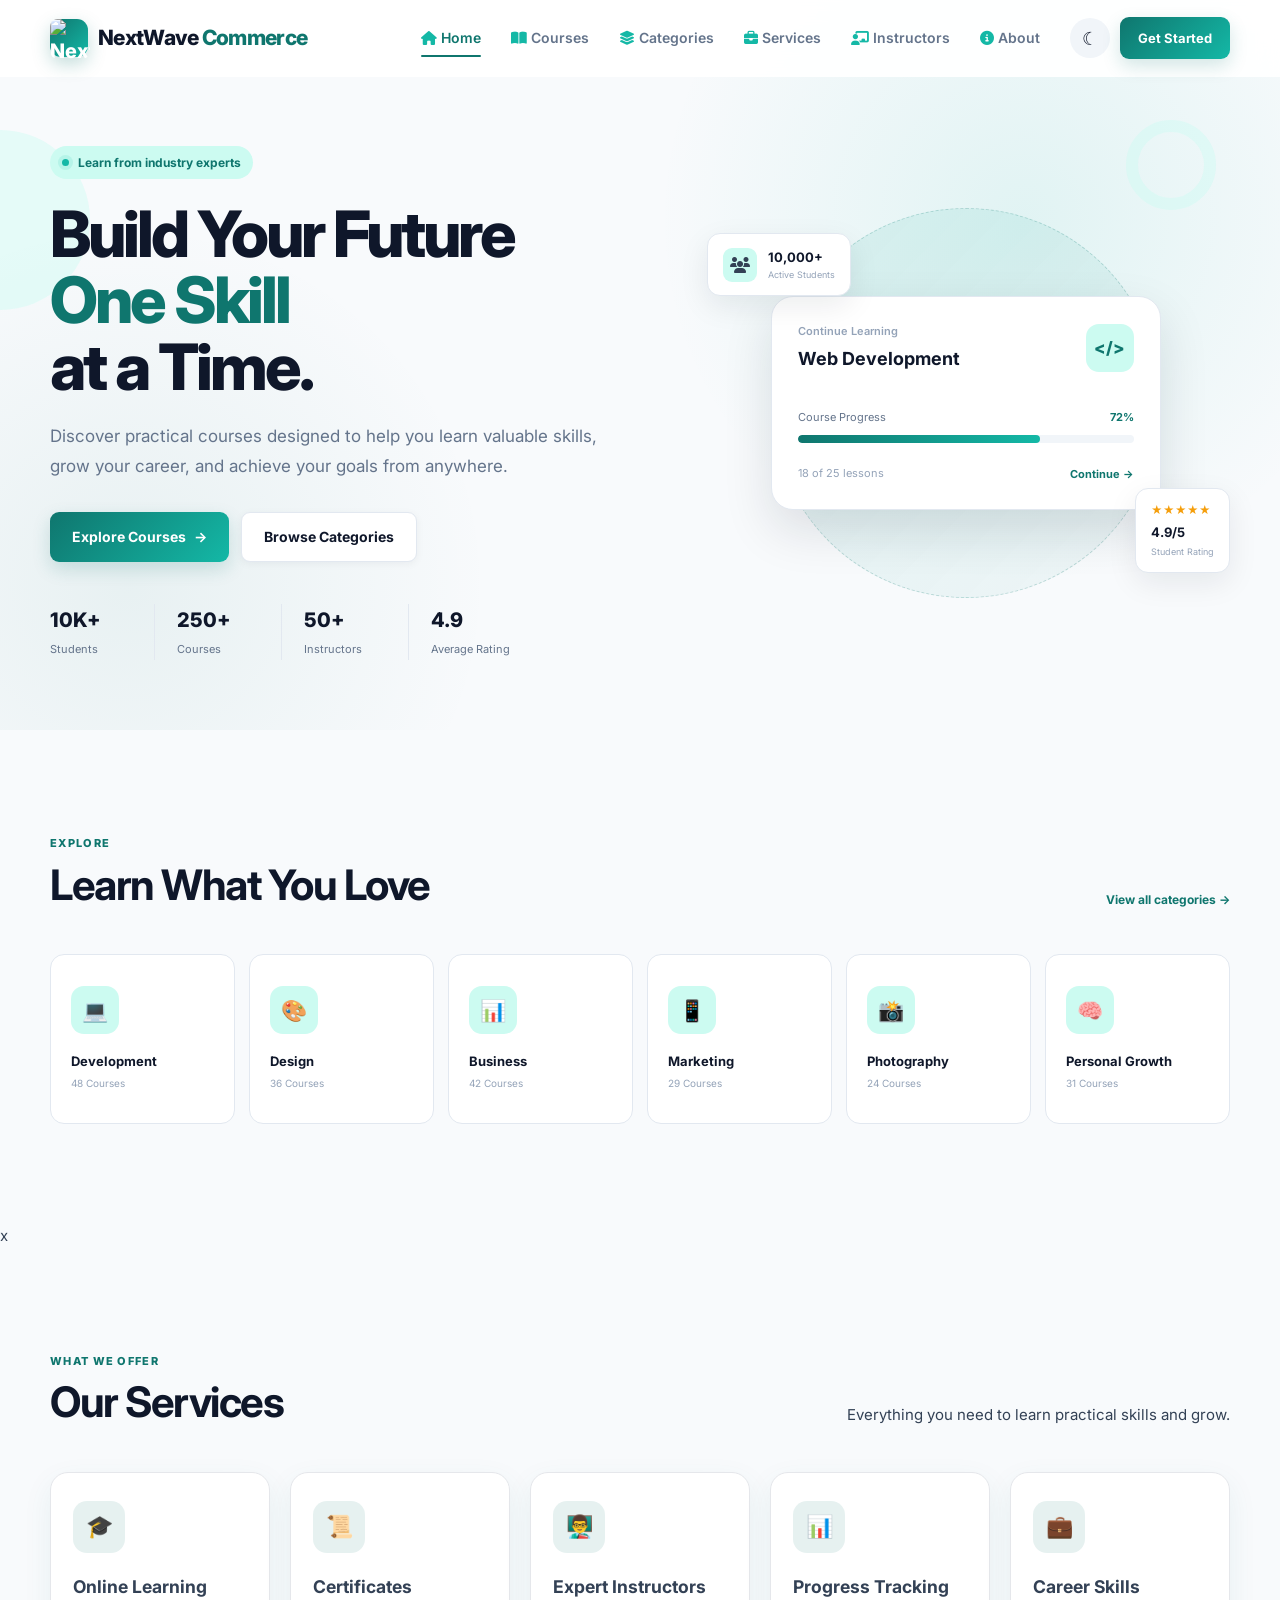
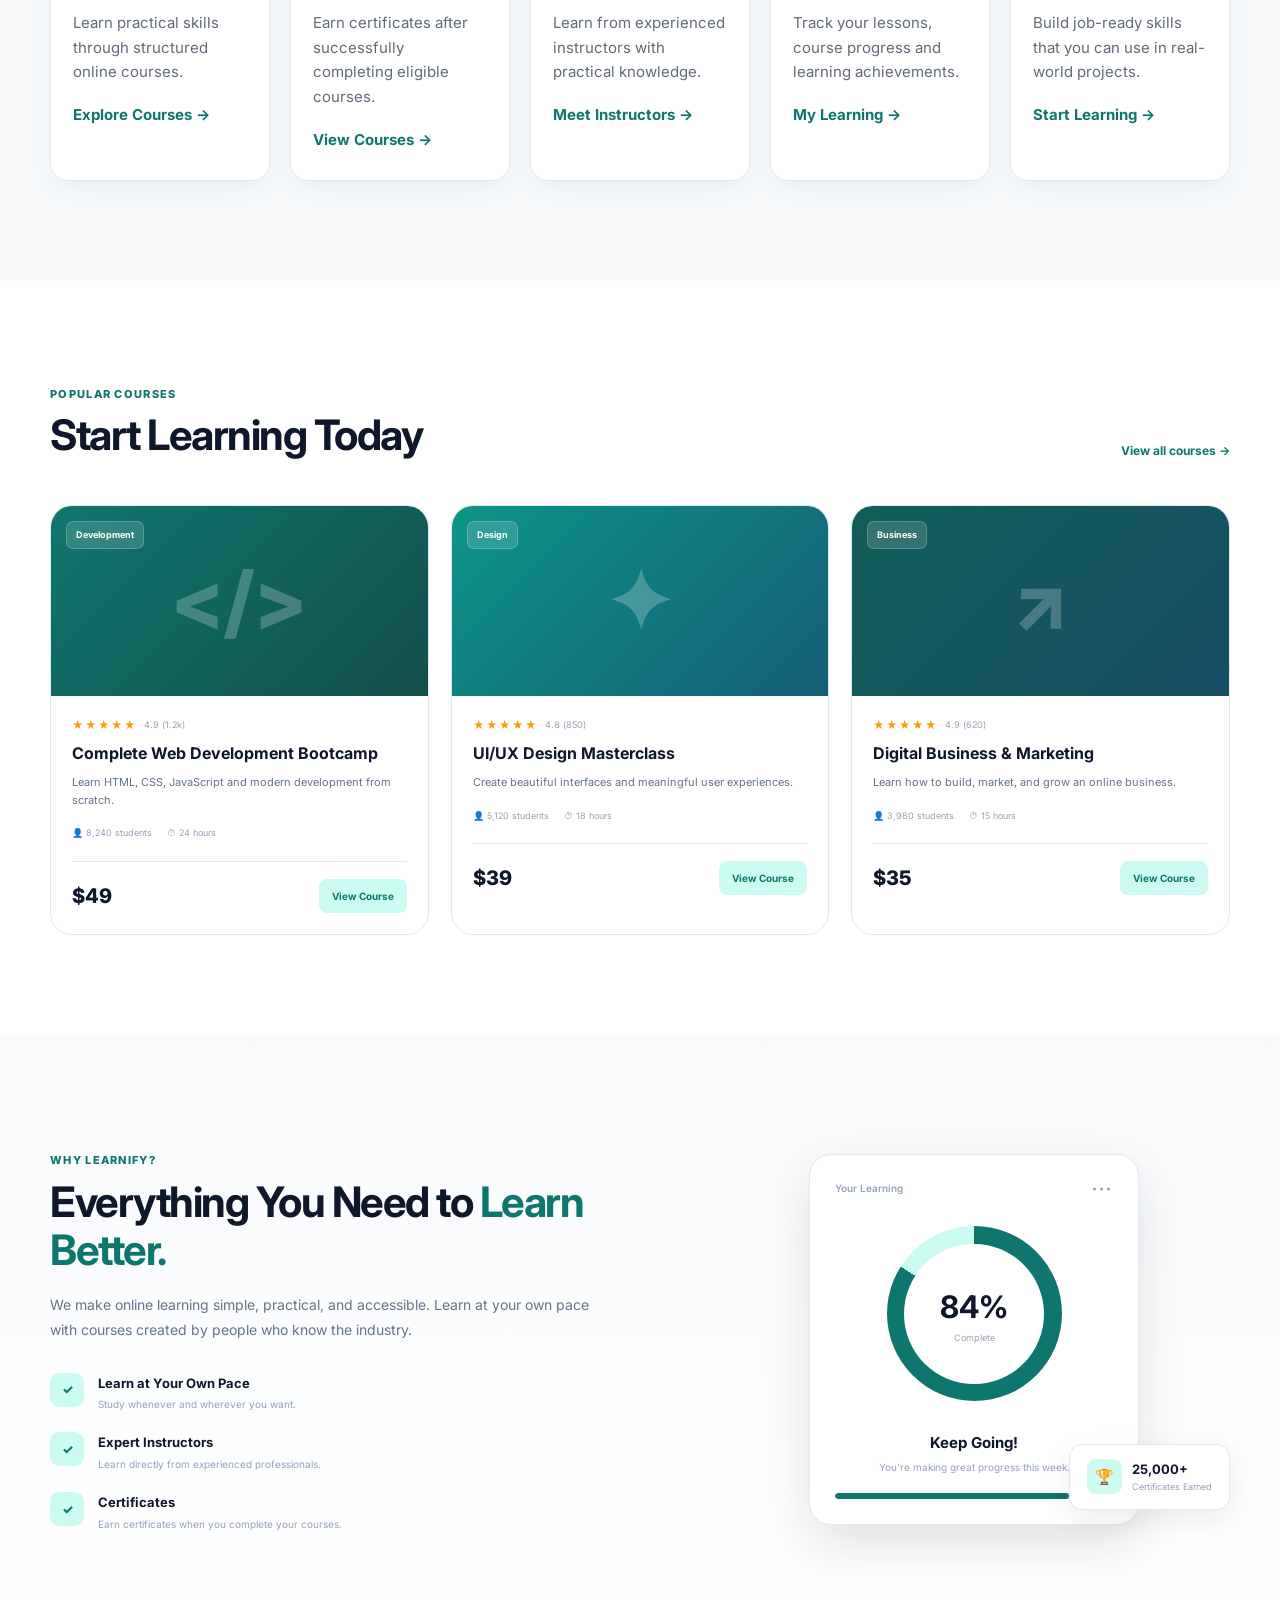
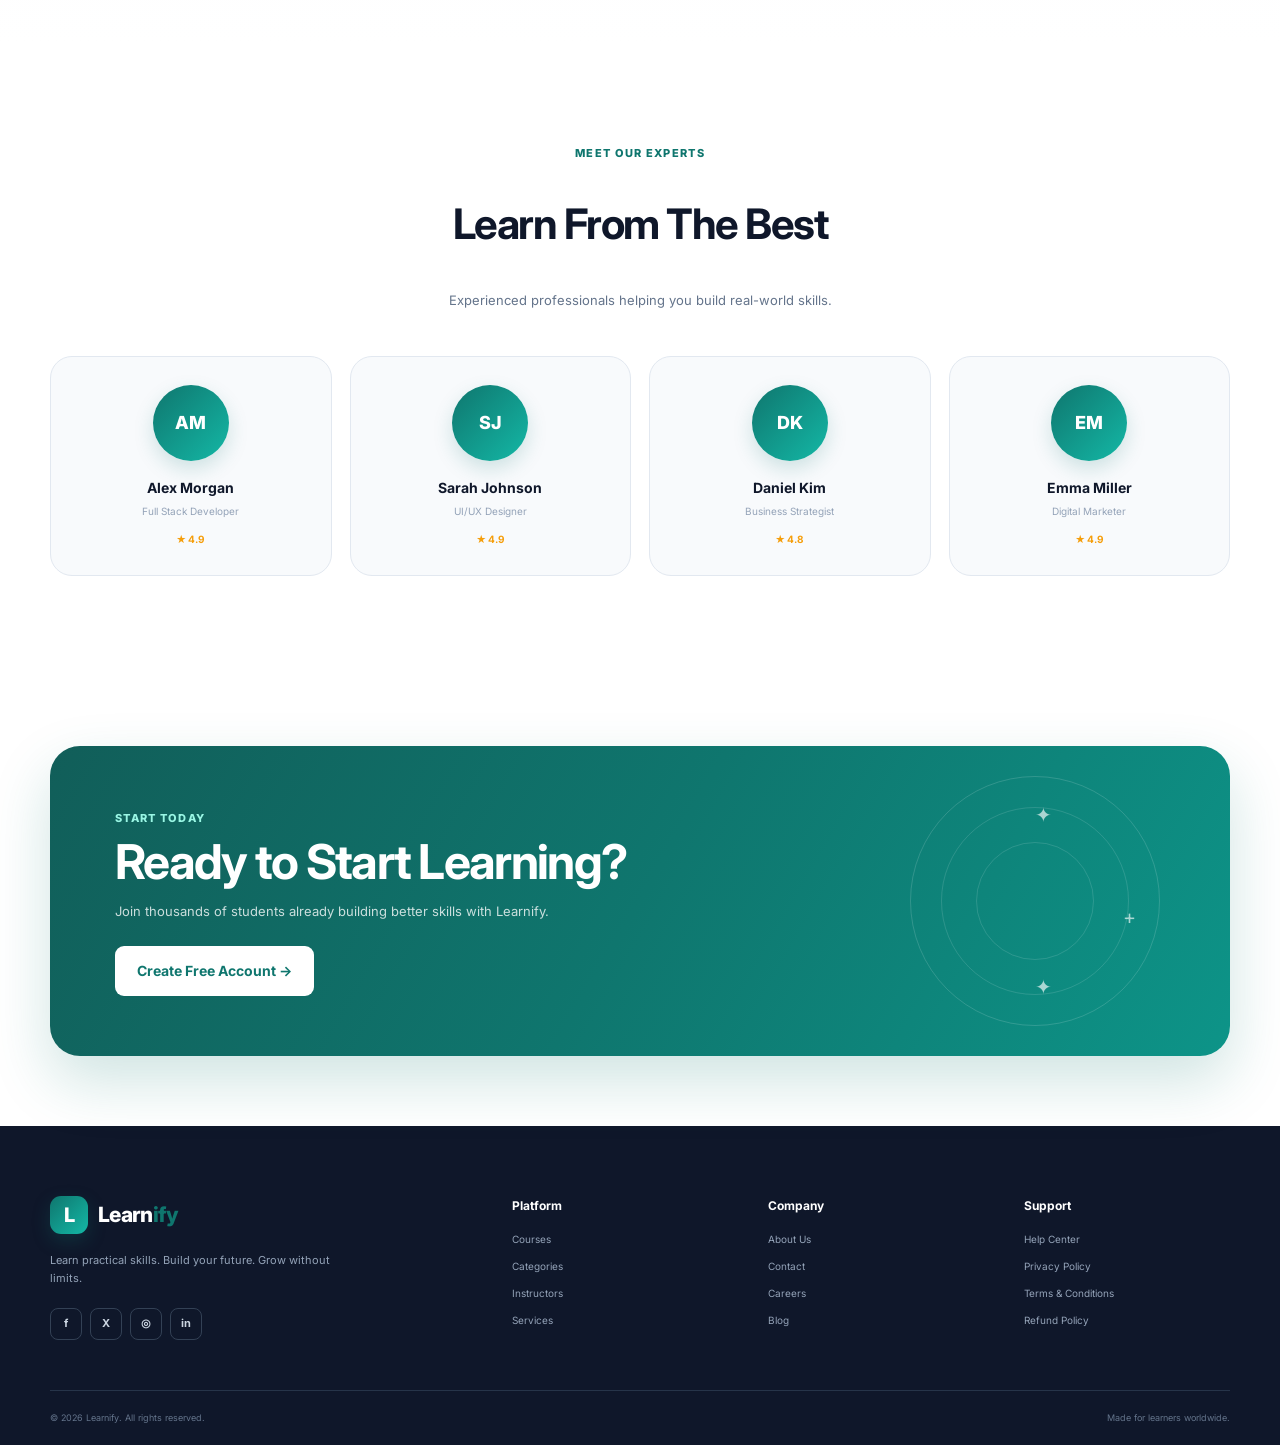
==== commit c68cbefe: "Fix apple-touch-icon link in index.html" ====
--- a/frontend/index.html
+++ b/frontend/index.html
@@ -19,8 +19,9 @@
         content="#0F766E"
     >
 
-    <title>Learnify — Learn. Grow. Succeed.</title>
-
+   <title>NextWave Commerce</title>
+<link rel="icon" type="image/png" href="assets/cccc.png" sizes="128x128">
+<link rel="apple-touch-icon" href="assets/cccc.png"> 
     <!-- Google Font -->
     <link
         rel="preconnect"
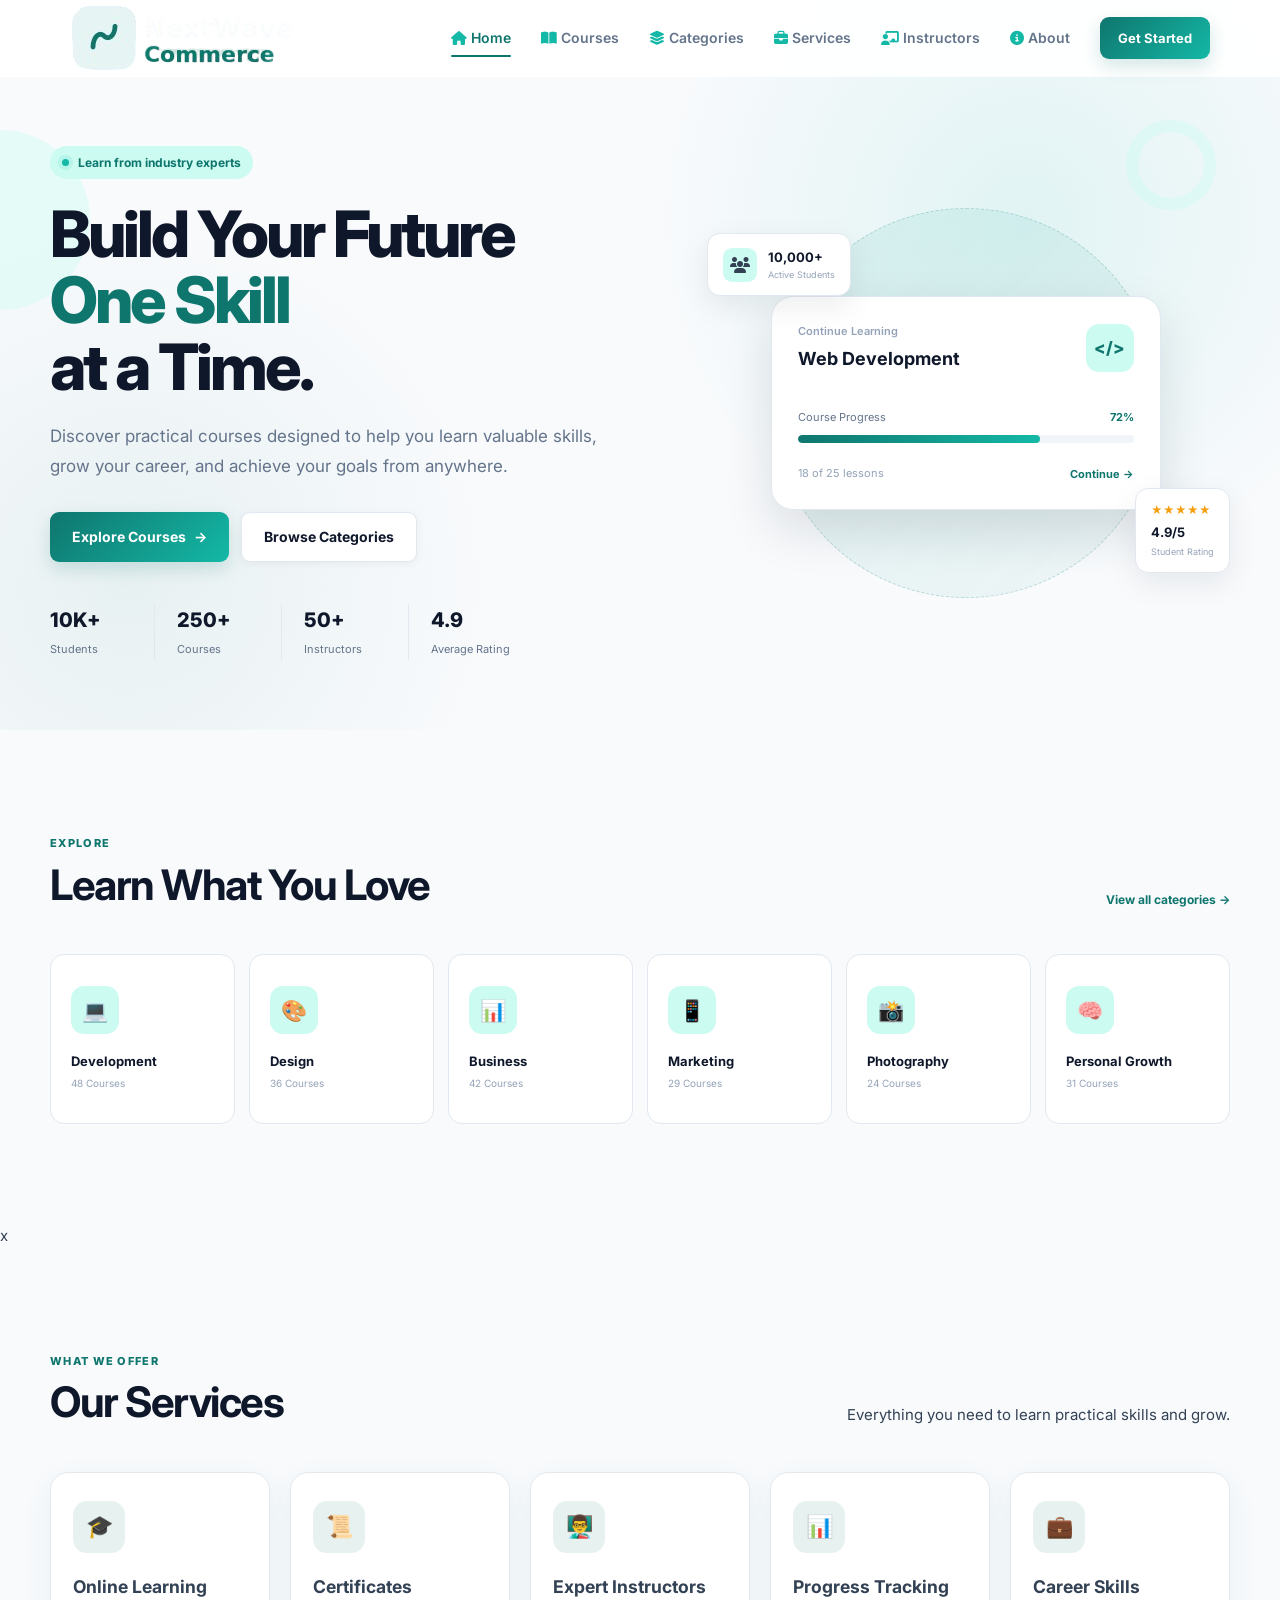
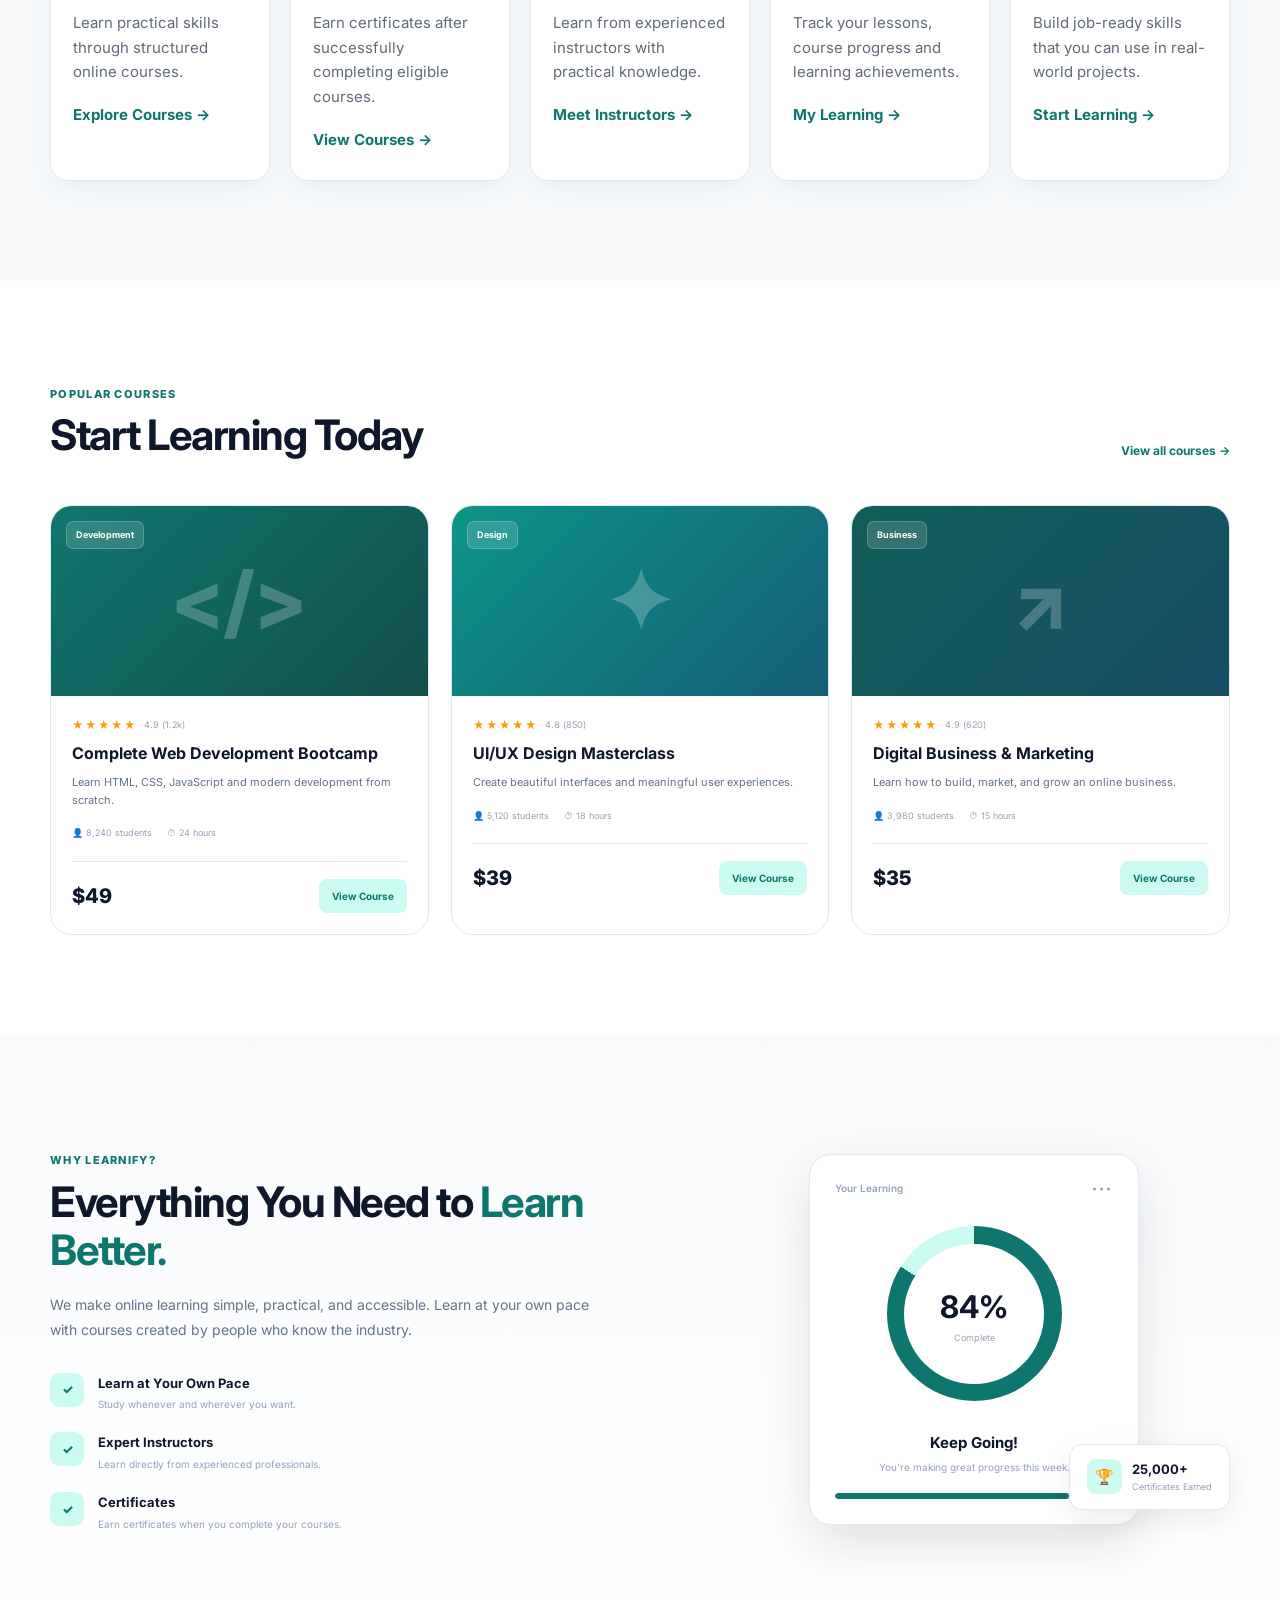
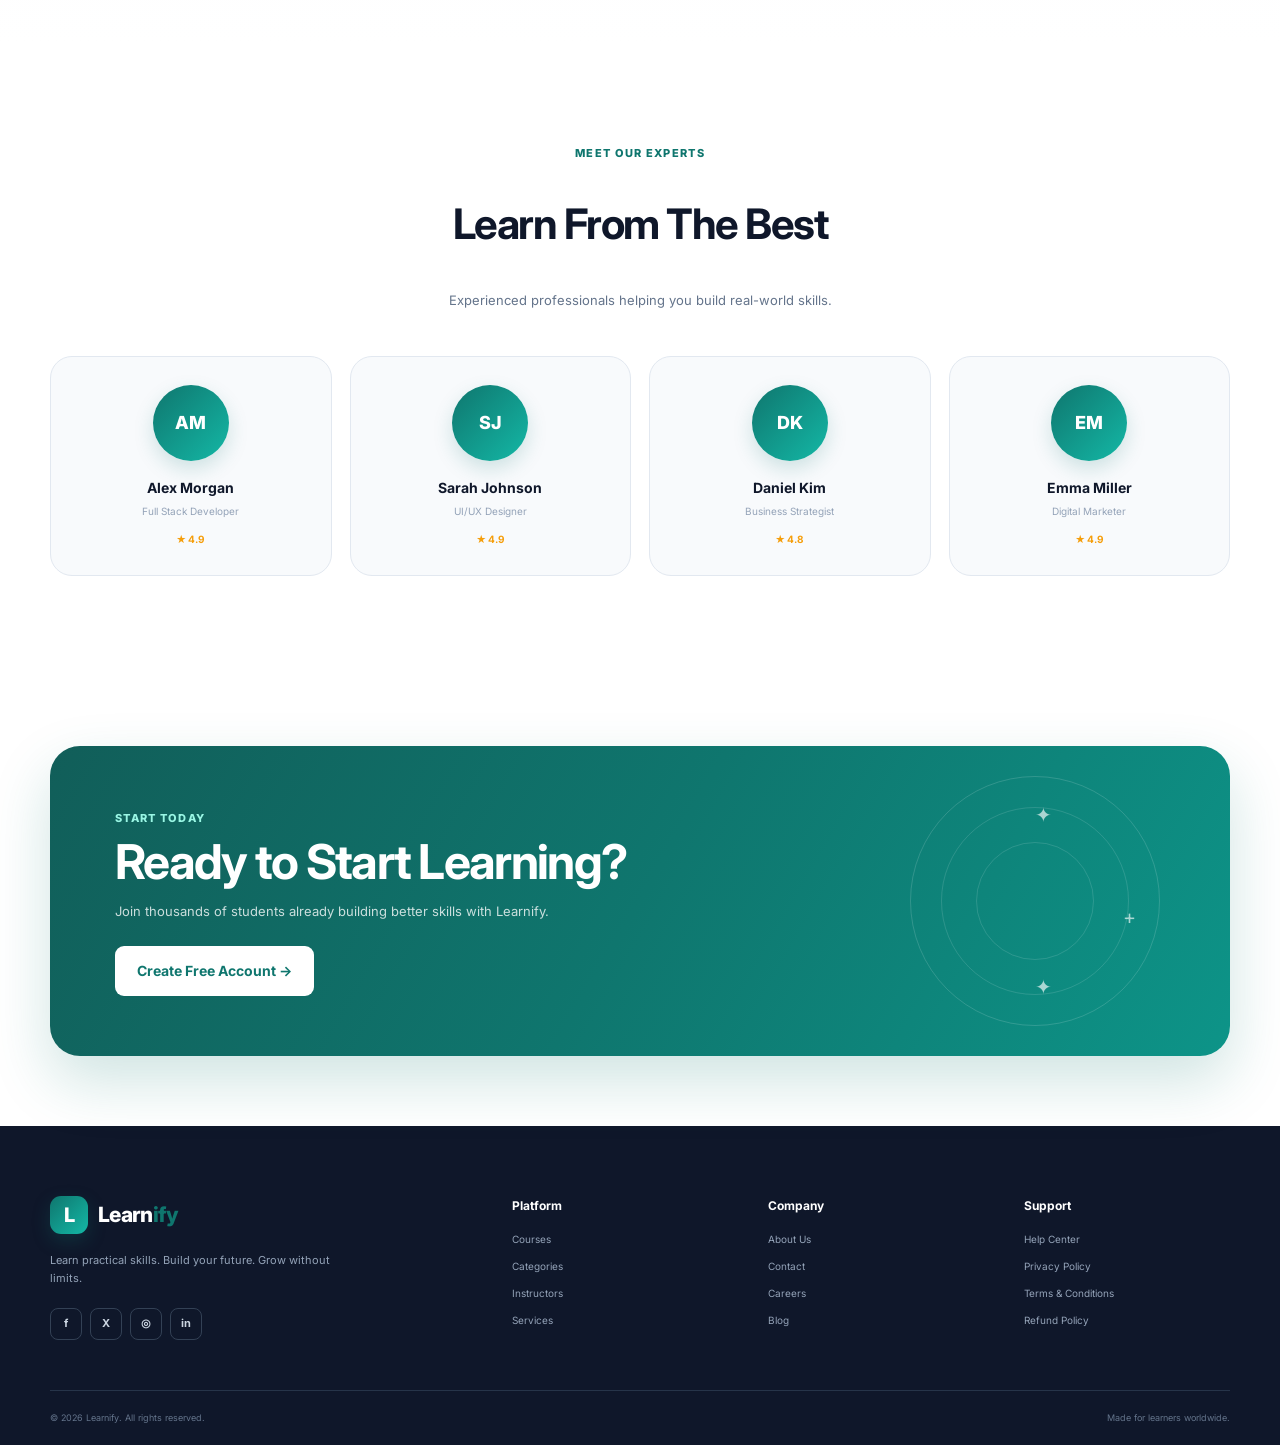
==== commit 54f900fd: "Refactor HTML structure and update assets Updated logo and theme color elements in the HTML file." ====
--- a/frontend/index.html
+++ b/frontend/index.html
@@ -21,8 +21,7 @@
 
    <title>NextWave Commerce</title>
 <link rel="icon" type="image/png" href="assets/cccc.png" sizes="128x128">
-<link rel="apple-touch-icon" href="assets/cccc.png"> 
-    <!-- Google Font -->
+<link rel="apple-touch-icon" href="assets/cccc.png">
     <link
         rel="preconnect"
         href="https://fonts.googleapis.com"
@@ -159,21 +158,17 @@
 
         <div class="container nav-container">
 
-            <!-- Logo -->
-
-            <a
-                href="index.html"
-                class="brand"
-                aria-label="Learnify Home"
-            >
-                <span class="brand-icon">
-                  <img src="assets/hearder  logo.png" alt="NextWave Commerce Logo" width="40" height="40" style="border-radius: 20%;">
-                </span>
-
-                <span class="brand-text">
-                    NextWave<span> Commerce</span>
-                </span>
-            </a>
+    <!-- Logo -->
+    <div class="container nav-container">
+
+    <a href="index.html" class="brand" aria-label="NextWave Commerce Home">
+        <img
+            src="assets/for heard.png"
+            alt="NextWave Commerce Logo"
+            class="brand-logo"
+        >
+    </a>
+
 
 
             <!-- Desktop Navigation -->
@@ -237,15 +232,6 @@
 
             <div class="nav-actions">
 
-                <button
-                    type="button"
-                    class="theme-toggle"
-                    id="themeToggle"
-                    aria-label="Toggle dark mode"
-                    title="Toggle theme"
-                >
-                    <span class="theme-icon">☾</span>
-                </button>
 
                 
 
